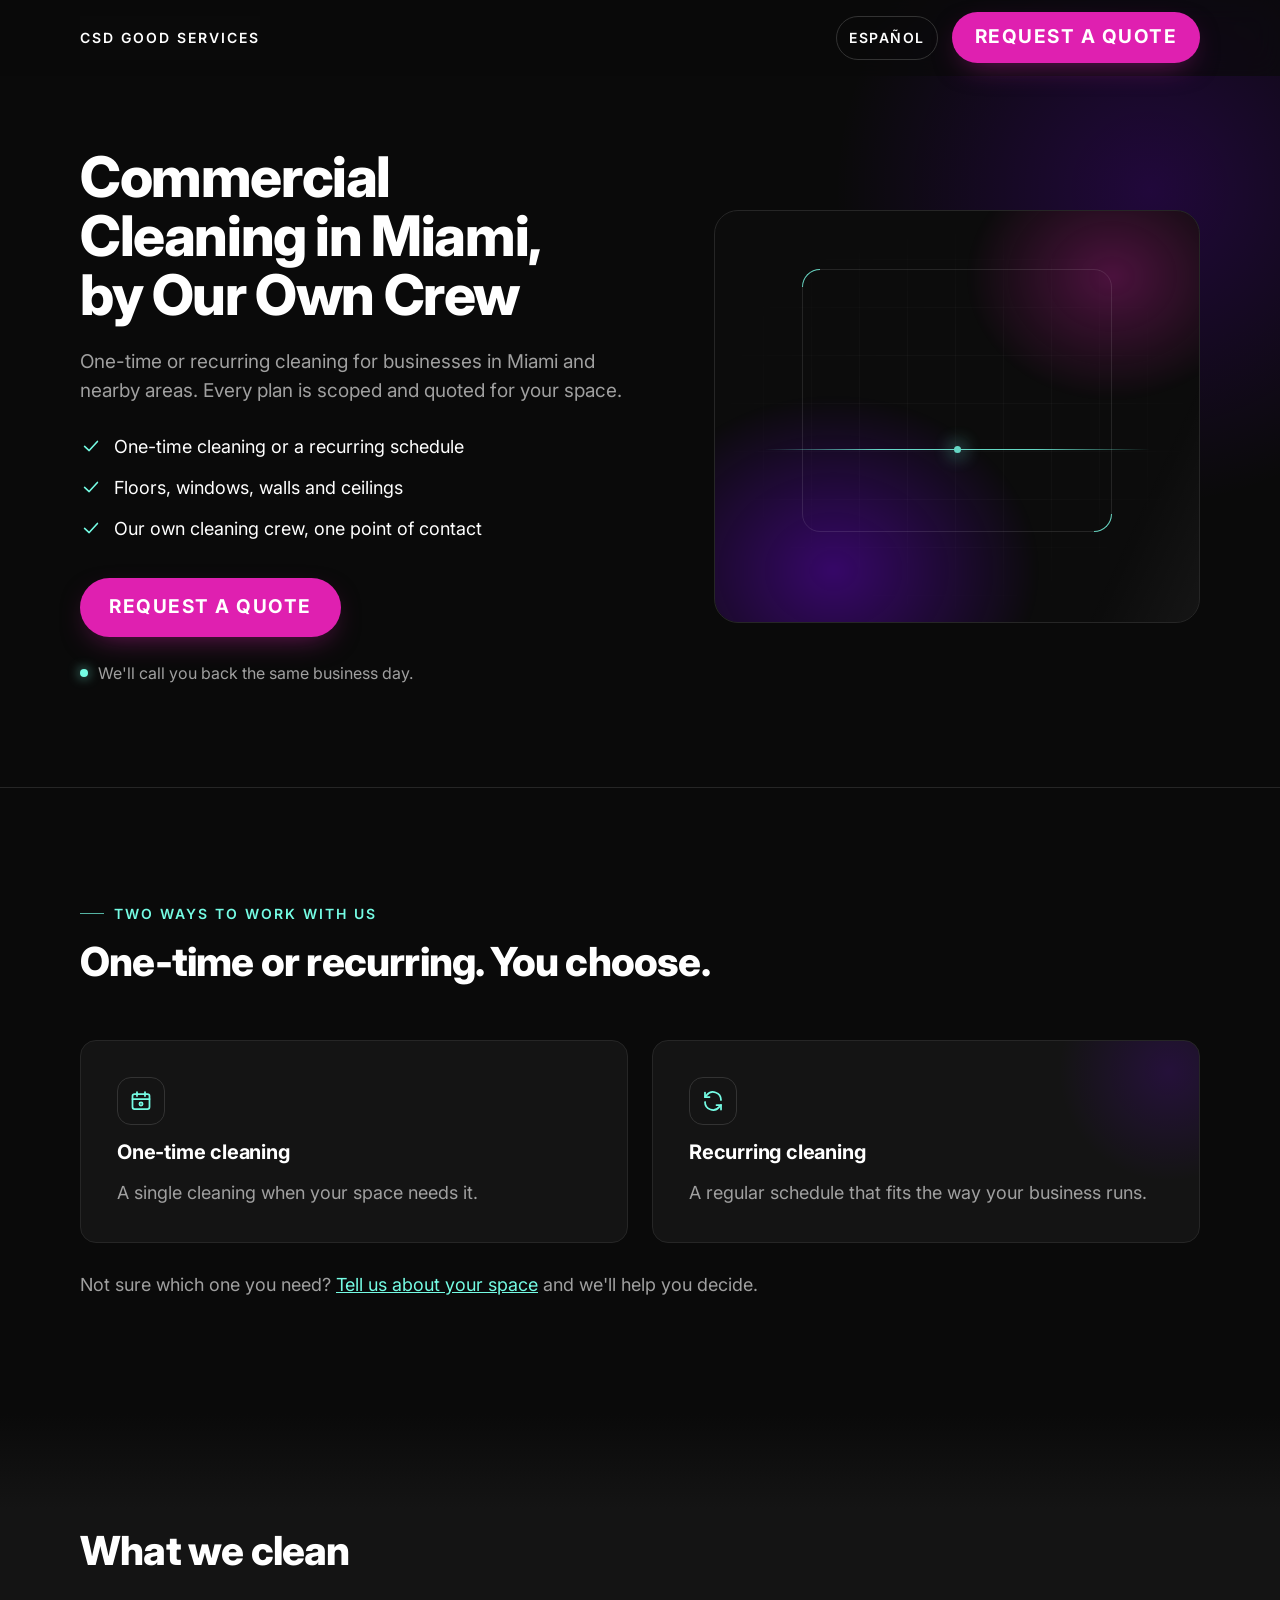
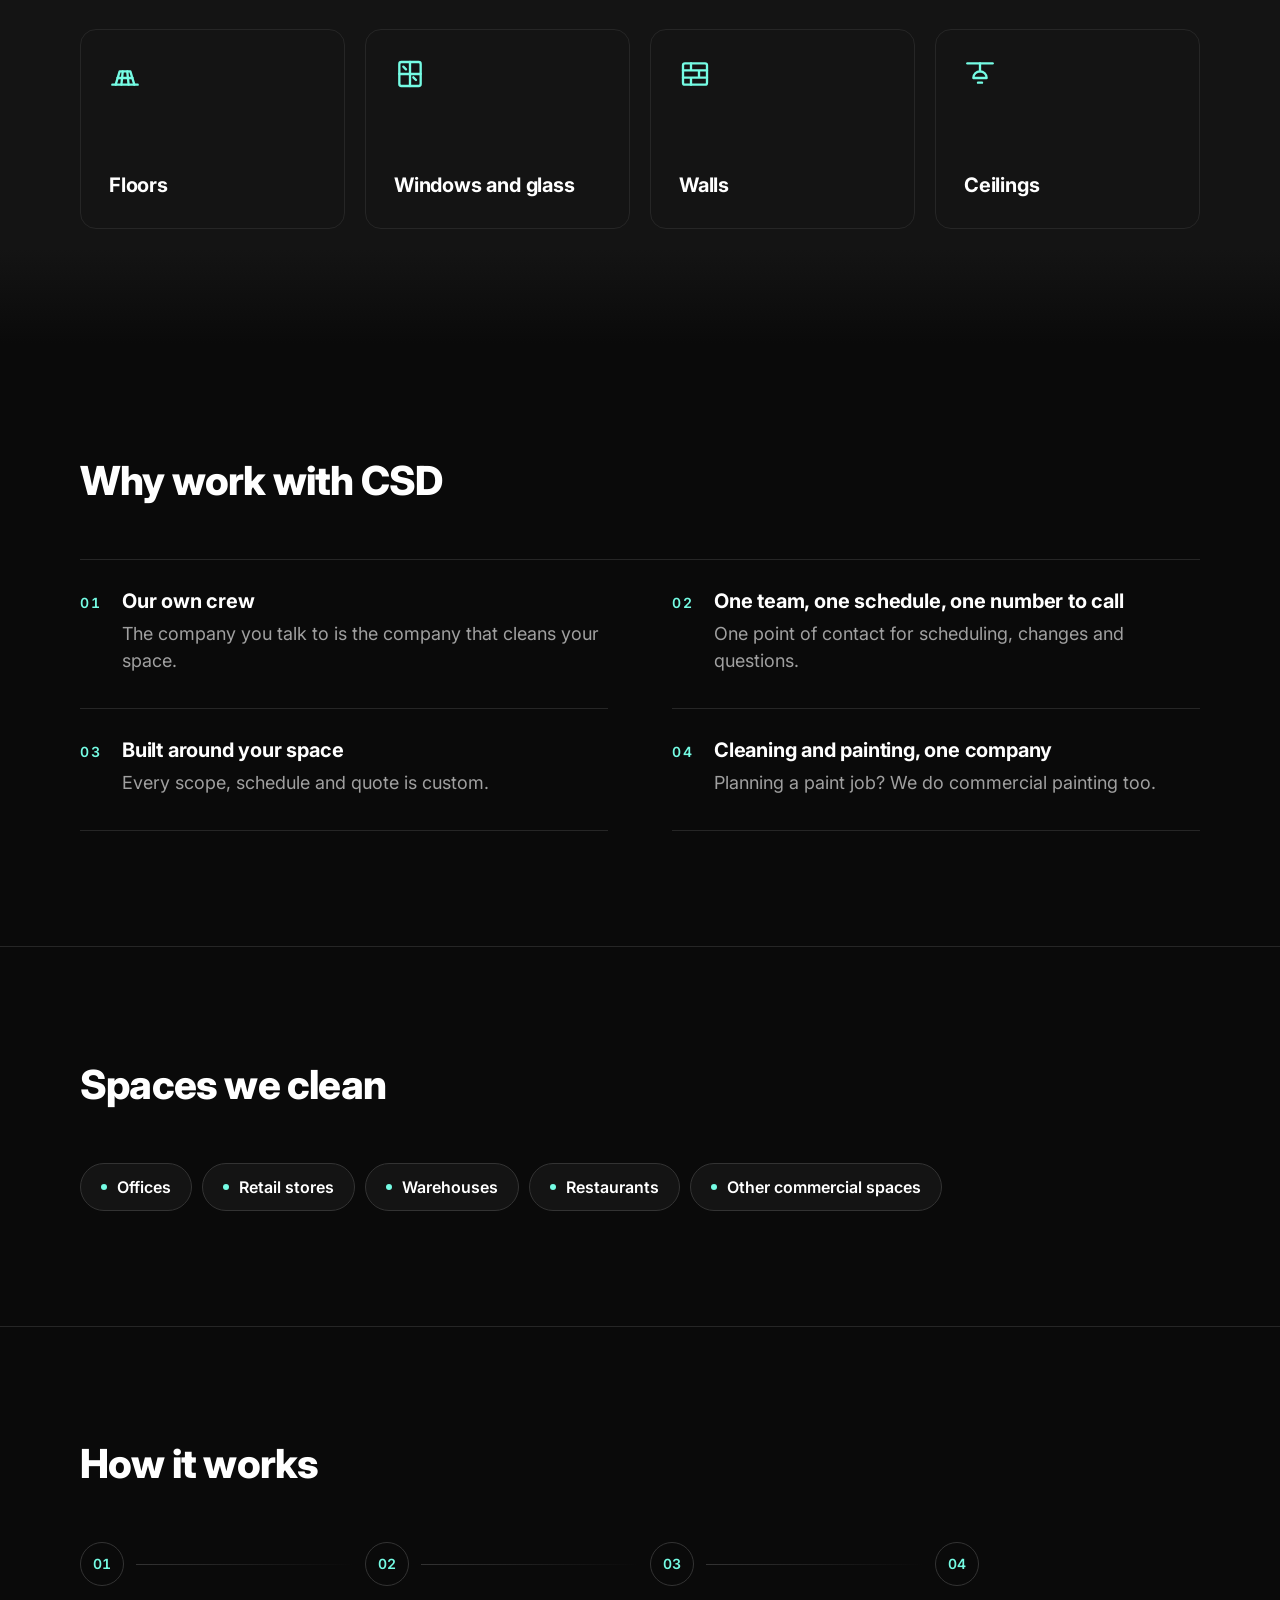
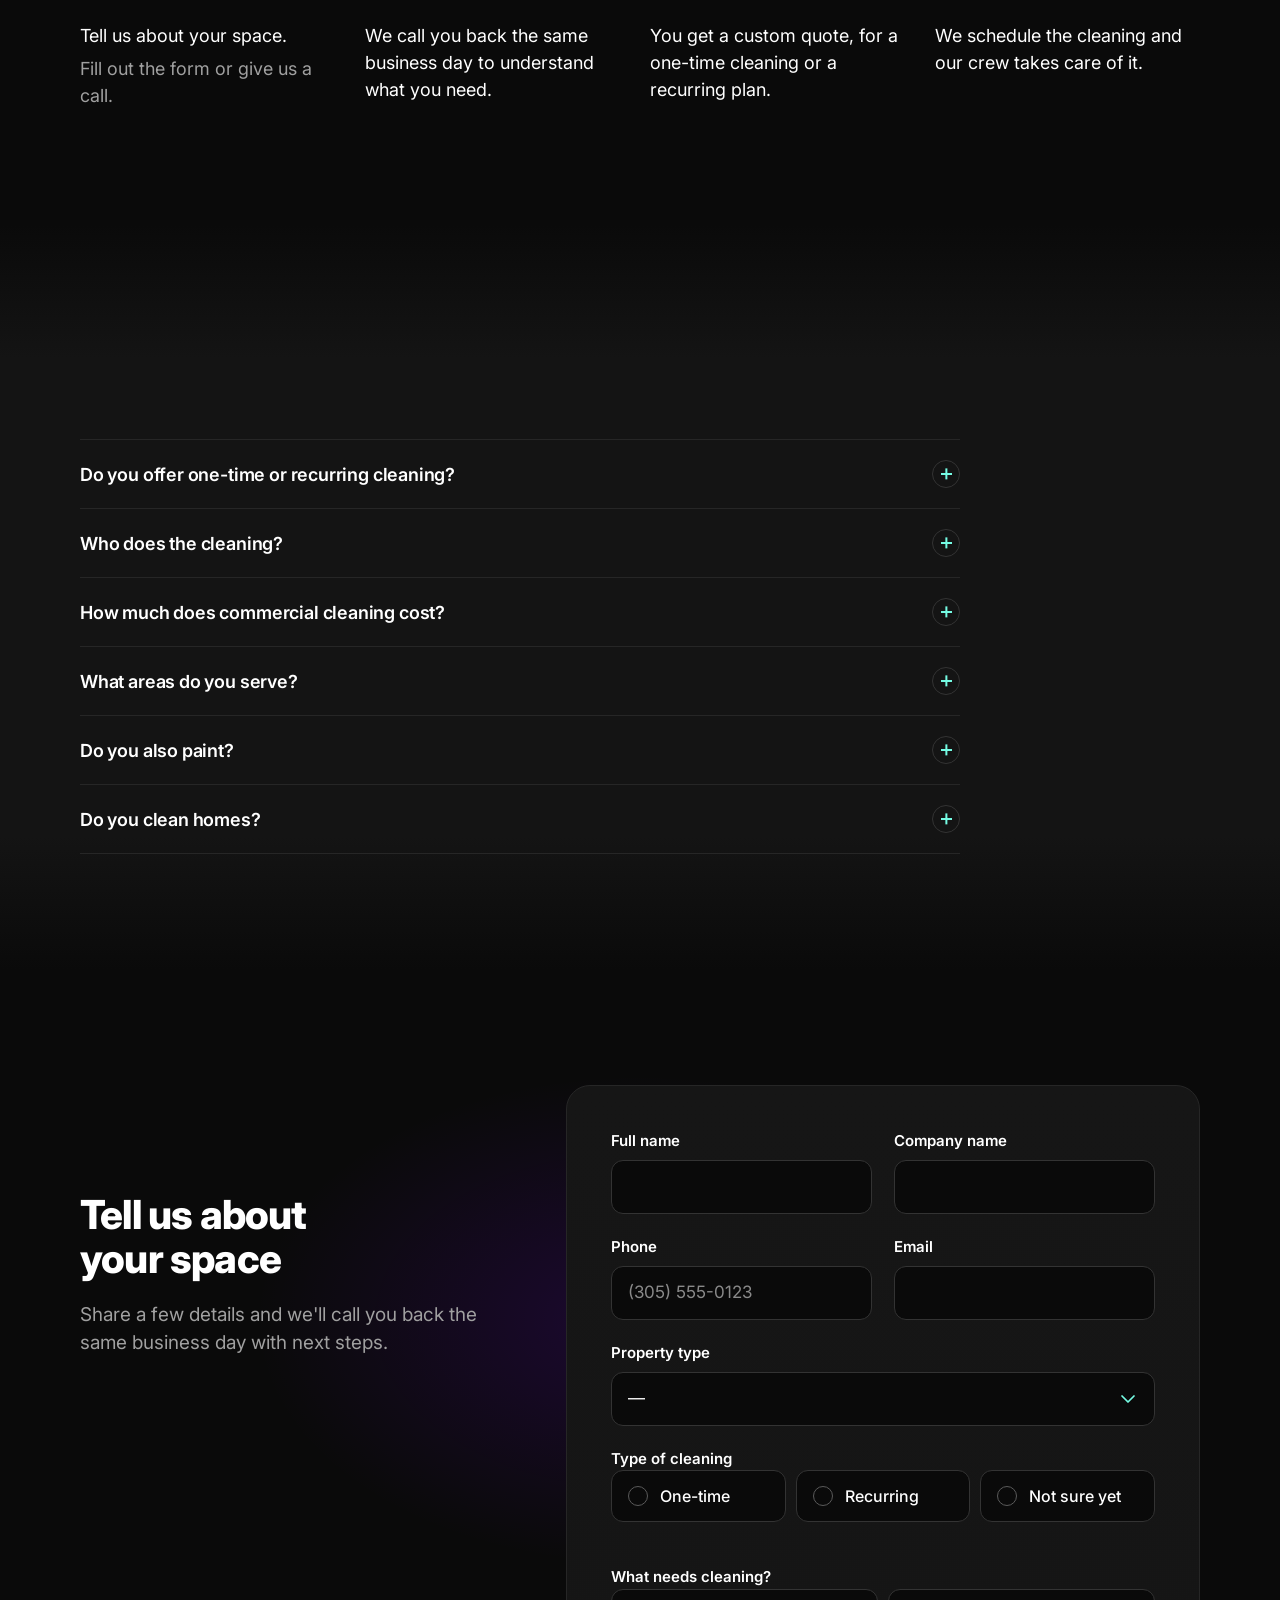
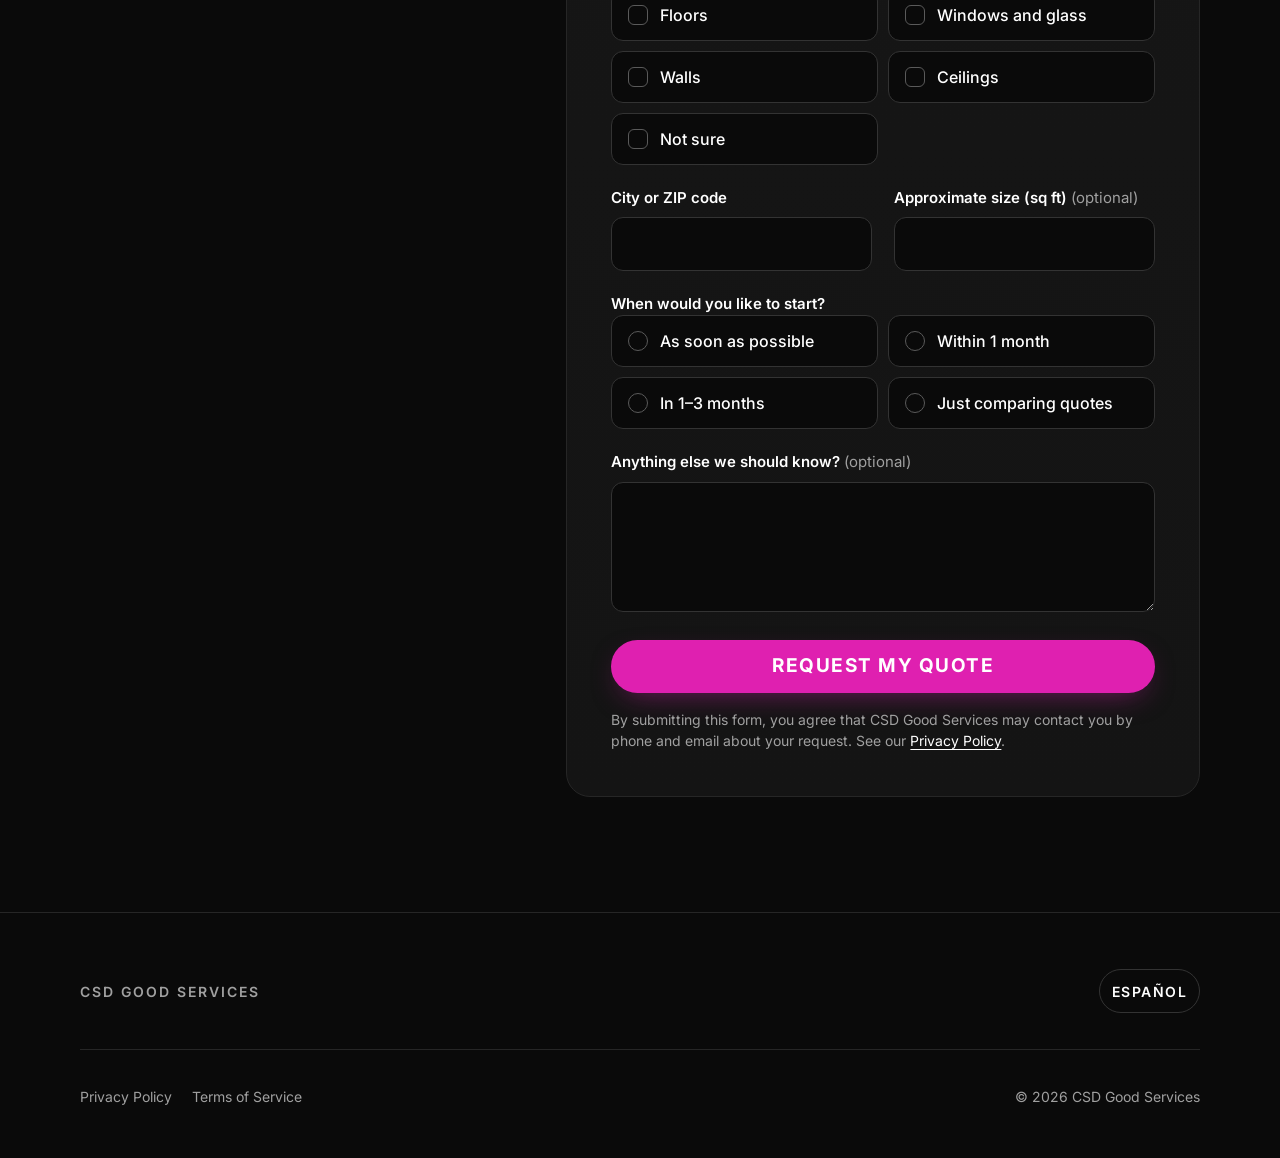
==== index.html @ 7c1dd57a "Landing de limpieza comercial CSD (EN/ES): base funcional - Páginas estáticas EN/ES ya renderizadas:" ====
<!doctype html>
<html lang="en-US">
<head>
  <meta charset="utf-8">
  <meta name="viewport" content="width=device-width, initial-scale=1, viewport-fit=cover">
  <title>Commercial Cleaning in Miami | CSD Good Services</title>
  <meta name="description" content="One-time or recurring commercial cleaning in Miami by our own crew. Floors, windows, walls and ceilings, scoped and quoted for your space.">
  <!-- noindex: landing de anuncios (config.noindex). Para indexar, borrar esta línea en todas las páginas y poner noindex: false. -->
  <meta name="robots" content="noindex, follow">
  <meta name="theme-color" content="#0A0A0A">

  <link rel="alternate" hreflang="en-US" href="./">
  <link rel="alternate" hreflang="es-US" href="es/">
  <link rel="alternate" hreflang="x-default" href="./">

  <meta property="og:type" content="website">
  <meta property="og:title" content="Commercial Cleaning in Miami | CSD Good Services">
  <meta property="og:description" content="One-time or recurring commercial cleaning in Miami by our own crew. Floors, windows, walls and ceilings, scoped and quoted for your space.">
  <meta property="og:image" content="assets/img/og-image.jpg">
  <meta property="og:image:width" content="1200">
  <meta property="og:image:height" content="630">
  <meta property="og:locale" content="en_US">
  <meta property="og:locale:alternate" content="es_US">
  <meta name="twitter:card" content="summary_large_image">
  <meta name="twitter:title" content="Commercial Cleaning in Miami | CSD Good Services">
  <meta name="twitter:description" content="One-time or recurring commercial cleaning in Miami by our own crew. Floors, windows, walls and ceilings, scoped and quoted for your space.">
  <meta name="twitter:image" content="assets/img/og-image.jpg">

  <!-- [PENDIENTE] favicon provisorio ("C" cian sobre negro) hasta tener el isotipo oficial -->
  <link rel="icon" href="assets/img/favicon.svg" type="image/svg+xml">

  <link rel="preconnect" href="https://fonts.googleapis.com">
  <link rel="preconnect" href="https://fonts.gstatic.com" crossorigin>
  <!-- Inter sin bloquear el render: la fuente de respaldo tiene métricas ajustadas para evitar saltos (CLS). -->
  <link rel="preload" as="style" href="https://fonts.googleapis.com/css2?family=Inter:wght@400;600;700;800&amp;display=swap">
  <link rel="stylesheet" href="https://fonts.googleapis.com/css2?family=Inter:wght@400;600;700;800&amp;display=swap" media="print" onload="this.media='all'">
  <noscript><link rel="stylesheet" href="https://fonts.googleapis.com/css2?family=Inter:wght@400;600;700;800&amp;display=swap"></noscript>
  <link rel="stylesheet" href="assets/css/styles.css">
  <link rel="modulepreload" href="assets/js/config.js">
  <script type="module" src="assets/js/main.js"></script>
  <script type="module" src="assets/js/form.js"></script>

  <script type="application/ld+json">
  {
    "@context": "https://schema.org",
    "@type": "FAQPage",
    "mainEntity": [
      { "@type": "Question", "name": "Do you offer one-time or recurring cleaning?", "acceptedAnswer": { "@type": "Answer", "text": "Both. We can do a single cleaning or set up a recurring schedule for your space." } },
      { "@type": "Question", "name": "Who does the cleaning?", "acceptedAnswer": { "@type": "Answer", "text": "Our own crew, the same company you talk to." } },
      { "@type": "Question", "name": "How much does commercial cleaning cost?", "acceptedAnswer": { "@type": "Answer", "text": "It depends on the size of the space, what needs cleaning and how often. That's why every quote is custom. Tell us about your space and we'll prepare one for you." } },
      { "@type": "Question", "name": "What areas do you serve?", "acceptedAnswer": { "@type": "Answer", "text": "Miami, FL and surrounding areas. Not sure if we cover your location? Add your ZIP code in the form and we'll let you know." } },
      { "@type": "Question", "name": "Do you also paint?", "acceptedAnswer": { "@type": "Answer", "text": "Yes. CSD also provides interior and exterior commercial painting." } },
      { "@type": "Question", "name": "Do you clean homes?", "acceptedAnswer": { "@type": "Answer", "text": "This page is for commercial cleaning. For residential needs, give us a call and we'll tell you how we can help." } }
    ]
  }
  </script>
</head>
<body class="has-sticky-bar" data-root="">
  <!-- GTM <noscript>: opcional. Si se configura gtmId, pegar aquí el iframe oficial con el mismo ID (ver README). -->
  <a class="skip-link" href="#main">Skip to content</a>

  <header class="site-header">
    <div class="container site-header__inner">
      <a class="brand" href="./" aria-label="CSD Good Services">
        <!-- [PENDIENTE] logo oficial: copiar el archivo del cliente en assets/img/logo-csd.svg (no recrear) -->
        <img src="assets/img/logo-csd.svg" alt="CSD Good Services" width="148" height="44" onerror="this.parentNode.classList.add('is-missing')">
        <span class="brand__fallback" aria-hidden="true">CSD Good Services</span>
      </a>
      <nav class="header-actions" aria-label="Header">
        <a class="lang-switch" href="es/" hreflang="es-US" lang="es-US" data-lang-switch="es">Español</a>
        <a class="header-phone" data-tel data-tel-aria="Call" data-call-location="header" hidden>
          <svg class="icon" viewBox="0 0 24 24" aria-hidden="true"><path d="M22 16.9v3a2 2 0 0 1-2.2 2 19.8 19.8 0 0 1-8.6-3.1 19.5 19.5 0 0 1-6-6A19.8 19.8 0 0 1 2.1 4.2 2 2 0 0 1 4.1 2h3a2 2 0 0 1 2 1.7c.1 1 .4 1.9.7 2.8a2 2 0 0 1-.5 2.1L8 9.9a16 16 0 0 0 6 6l1.3-1.3a2 2 0 0 1 2.1-.4c.9.3 1.8.6 2.8.7a2 2 0 0 1 1.7 2z"/></svg>
          <span data-tel-text></span>
        </a>
        <a class="btn btn--primary header-cta" href="#quote">Request a Quote</a>
      </nav>
    </div>
  </header>

  <main id="main">
    <!-- ── Hero ─────────────────────────────────────────────────────────── -->
    <section class="hero" data-hero aria-labelledby="hero-title">
      <div class="container hero__grid">
        <div class="hero__copy">
          <h1 id="hero-title" class="h1" data-headline
              data-h-office="Office Cleaning in Miami, by Our Own Crew"
              data-h-janitorial="Janitorial Services in Miami, by Our Own Crew"
              data-h-window="Commercial Window Cleaning in Miami, by Our Own Crew"
              data-h-floor="Commercial Floor Cleaning in Miami, by Our Own Crew">Commercial Cleaning in Miami, by Our Own Crew</h1>
          <script>/* Titular por grupo de anuncios: solo claves de la lista blanca; nunca texto de la URL. */(function(){try{var k=new URLSearchParams(location.search).get("h"),e=document.querySelector("h1[data-headline]");if(k&&["office","janitorial","window","floor"].indexOf(k)>-1&&e.getAttribute("data-h-"+k)){e.textContent=e.getAttribute("data-h-"+k);e.setAttribute("data-variant",k);}}catch(x){}})();</script>
          <p class="lead">One-time or recurring cleaning for businesses in Miami and nearby areas. Every plan is scoped and quoted for your space.</p>
          <ul class="hero__bullets">
            <li><svg class="icon" viewBox="0 0 24 24" aria-hidden="true"><path d="M5 12.5 10 17 19 7"/></svg>One-time cleaning or a recurring schedule</li>
            <li><svg class="icon" viewBox="0 0 24 24" aria-hidden="true"><path d="M5 12.5 10 17 19 7"/></svg>Floors, windows, walls and ceilings</li>
            <li><svg class="icon" viewBox="0 0 24 24" aria-hidden="true"><path d="M5 12.5 10 17 19 7"/></svg>Our own cleaning crew, one point of contact</li>
          </ul>
          <div class="hero__cta">
            <a class="btn btn--primary btn--block btn--block-mobile" href="#quote">Request a Quote</a>
            <p class="hero__promise"><span class="dot" aria-hidden="true"></span>We'll call you back the same business day.</p>
          </div>
        </div>
        <div class="hero__media" data-hero-media aria-hidden="true">
          <div class="art">
            <div class="art__grid"></div>
            <div class="art__glow art__glow--v"></div>
            <div class="art__glow art__glow--m"></div>
            <div class="art__frame"></div>
            <div class="art__line"></div>
            <div class="art__sheen"></div>
          </div>
        </div>
      </div>
    </section>

    <!-- ── Two ways to work with us ─────────────────────────────────────── -->
    <section class="section section--rule" aria-labelledby="modes-title">
      <div class="container">
        <div class="section__head" data-reveal>
          <span class="eyebrow">Two ways to work with us</span>
          <h2 id="modes-title" class="h2">One-time or recurring. You choose.</h2>
        </div>
        <div class="modes">
          <article class="card mode" data-reveal>
            <span class="mode__icon"><svg class="icon" viewBox="0 0 24 24" aria-hidden="true"><rect x="3.5" y="5" width="17" height="15" rx="2"/><path d="M3.5 10h17M8 3v4M16 3v4"/><circle cx="12" cy="15" r="1.6"/></svg></span>
            <h3 class="h3">One-time cleaning</h3>
            <p class="muted">A single cleaning when your space needs it.</p>
          </article>
          <article class="card mode mode--accent" data-reveal>
            <span class="mode__icon"><svg class="icon" viewBox="0 0 24 24" aria-hidden="true"><path d="M20 11a8 8 0 0 0-14.3-4.9L4 8"/><path d="M4 3.5V8h4.5"/><path d="M4 13a8 8 0 0 0 14.3 4.9L20 16"/><path d="M20 20.5V16h-4.5"/></svg></span>
            <h3 class="h3">Recurring cleaning</h3>
            <p class="muted">A regular schedule that fits the way your business runs.</p>
            <p class="mode__freq" data-cfg="frequencies" hidden></p>
          </article>
        </div>
        <p class="modes__note" data-reveal>Not sure which one you need? <a href="#quote">Tell us about your space</a> and we'll help you decide.</p>
      </div>
    </section>

    <!-- ── What we clean ────────────────────────────────────────────────── -->
    <section class="section section--alt" aria-labelledby="clean-title">
      <div class="container">
        <div class="section__head" data-reveal>
          <h2 id="clean-title" class="h2">What we clean</h2>
        </div>
        <ul class="surfaces" data-reveal>
          <li class="card surface">
            <svg class="icon" viewBox="0 0 24 24" aria-hidden="true"><path d="M2.5 20h19"/><path d="M5 20 8 10h8l3 10"/><path d="M10.3 10 9.3 20M13.7 10l1 10M6.4 15h11.2"/></svg>
            <span class="surface__name">Floors</span>
          </li>
          <li class="card surface">
            <svg class="icon" viewBox="0 0 24 24" aria-hidden="true"><rect x="4" y="3" width="16" height="18" rx="1.5"/><path d="M12 3v18M4 12h16"/><path d="M7 6.5 9 8.5M14.5 14.5l2 2"/></svg>
            <span class="surface__name">Windows and glass</span>
          </li>
          <li class="card surface">
            <svg class="icon" viewBox="0 0 24 24" aria-hidden="true"><rect x="3" y="4" width="18" height="16" rx="1.5"/><path d="M3 9.3h18M3 14.7h18M9 4v5.3M15 9.3v5.4M9 14.7V20"/></svg>
            <span class="surface__name">Walls</span>
          </li>
          <li class="card surface">
            <svg class="icon" viewBox="0 0 24 24" aria-hidden="true"><path d="M2.5 4h19"/><path d="M12 4v6"/><path d="M7 15a5 5 0 0 1 10 0Z"/><path d="M10.5 18.5h3"/></svg>
            <span class="surface__name">Ceilings</span>
          </li>
        </ul>
      </div>
    </section>

    <!-- ── Why work with CSD ────────────────────────────────────────────── -->
    <section class="section" aria-labelledby="why-title">
      <div class="container">
        <div class="section__head" data-reveal>
          <h2 id="why-title" class="h2">Why work with CSD</h2>
        </div>
        <ul class="reasons" data-reveal>
          <li class="reason">
            <span class="reason__num" aria-hidden="true">01</span>
            <h3 class="h3">Our own crew</h3>
            <p>The company you talk to is the company that cleans your space.</p>
          </li>
          <li class="reason">
            <span class="reason__num" aria-hidden="true">02</span>
            <h3 class="h3">One team, one schedule, one number to call</h3>
            <p>One point of contact for scheduling, changes and questions.</p>
          </li>
          <li class="reason">
            <span class="reason__num" aria-hidden="true">03</span>
            <h3 class="h3">Built around your space</h3>
            <p>Every scope, schedule and quote is custom.</p>
          </li>
          <li class="reason">
            <span class="reason__num" aria-hidden="true">04</span>
            <h3 class="h3">Cleaning and painting, one company</h3>
            <p>Planning a paint job? We do commercial painting too.</p>
            <a class="link-arrow" data-crosssell="link" target="_blank" rel="noopener" hidden>See commercial painting <span aria-hidden="true">↗</span></a>
          </li>
        </ul>
      </div>
    </section>

    <div data-optional-anchor></div>

    <!-- ── Spaces we clean ──────────────────────────────────────────────── -->
    <section class="section section--rule" aria-labelledby="spaces-title">
      <div class="container">
        <div class="section__head" data-reveal>
          <h2 id="spaces-title" class="h2">Spaces we clean</h2>
        </div>
        <ul class="chips" data-reveal>
          <li class="chip">Offices</li>
          <li class="chip">Retail stores</li>
          <li class="chip">Warehouses</li>
          <li class="chip">Restaurants</li>
          <li class="chip">Other commercial spaces</li>
        </ul>
      </div>
    </section>

    <!-- ── Our work (solo si config.gallery tiene fotos reales) ─────────── -->
    <section class="section section--alt" data-gallery aria-labelledby="work-title" hidden>
      <div class="container">
        <div class="section__head">
          <h2 id="work-title" class="h2">Our work in Miami</h2>
          <p class="lead">A few of the commercial spaces our crew takes care of.</p>
        </div>
        <div class="gallery__grid" data-gallery-grid></div>
      </div>
      <dialog class="lightbox" aria-label="Photo">
        <figure>
          <img src="data:," alt="">
          <figcaption></figcaption>
        </figure>
        <button class="lightbox__close" type="button" data-close aria-label="Close">×</button>
      </dialog>
    </section>

    <!-- ── Antes y después (solo con pares reales en config.beforeAfter) ── -->
    <section class="section" data-before-after aria-label="Before and after" hidden>
      <div class="container"><div class="ba-list" data-ba-list></div></div>
    </section>

    <!-- ── How it works ─────────────────────────────────────────────────── -->
    <section class="section section--rule" aria-labelledby="how-title">
      <div class="container">
        <div class="section__head" data-reveal>
          <h2 id="how-title" class="h2">How it works</h2>
        </div>
        <ol class="steps" data-steps data-reveal>
          <li class="step"><p>Tell us about your space. <span>Fill out the form or give us a call.</span></p></li>
          <li class="step"><p>We call you back the same business day to understand what you need.</p></li>
          <li class="step" data-site-visit hidden><p>We visit your space to see it in person.</p></li>
          <li class="step"><p>You get a custom quote, for a one-time cleaning or a recurring plan.</p></li>
          <li class="step"><p>We schedule the cleaning and our crew takes care of it.</p></li>
        </ol>
      </div>
    </section>

    <!-- ── FAQ ──────────────────────────────────────────────────────────── -->
    <section class="section section--alt" aria-labelledby="faq-title">
      <div class="container">
        <div class="section__head" data-reveal>
          <h2 id="faq-title" class="h2">Frequently asked questions</h2>
        </div>
        <div class="faq" data-reveal>
          <details>
            <summary>Do you offer one-time or recurring cleaning?<span class="faq__plus" aria-hidden="true"></span></summary>
            <p class="faq__a">Both. We can do a single cleaning or set up a recurring schedule for your space.</p>
          </details>
          <details>
            <summary>Who does the cleaning?<span class="faq__plus" aria-hidden="true"></span></summary>
            <p class="faq__a">Our own crew, the same company you talk to.</p>
          </details>
          <details>
            <summary>How much does commercial cleaning cost?<span class="faq__plus" aria-hidden="true"></span></summary>
            <p class="faq__a">It depends on the size of the space, what needs cleaning and how often. That's why every quote is custom. Tell us about your space and we'll prepare one for you.</p>
          </details>
          <details>
            <summary>What areas do you serve?<span class="faq__plus" aria-hidden="true"></span></summary>
            <p class="faq__a">Miami, FL and surrounding areas. Not sure if we cover your location? Add your ZIP code in the form and we'll let you know.</p>
          </details>
          <details>
            <summary>Do you also paint?<span class="faq__plus" aria-hidden="true"></span></summary>
            <p class="faq__a">Yes. CSD also provides interior and exterior commercial painting.</p>
          </details>
          <details>
            <summary>Do you clean homes?<span class="faq__plus" aria-hidden="true"></span></summary>
            <p class="faq__a">This page is for commercial cleaning. For residential needs, <span data-tel-wrap="faq">give us a call</span> and we'll tell you how we can help.</p>
          </details>
        </div>
      </div>
    </section>

    <!-- ── CTA final + formulario ───────────────────────────────────────── -->
    <section class="section quote" id="quote" aria-labelledby="quote-title">
      <div class="container quote__grid">
        <div class="quote__intro">
          <h2 id="quote-title" class="h2">Tell us about your space</h2>
          <p class="lead">Share a few details and we'll call you back the same business day with next steps.</p>
        </div>

        <div class="card form-card">
          <form id="quote-form" class="form" action="#" method="post" novalidate data-thanks="thank-you/">
            <div class="form__row form__row--2">
              <div class="field" data-field="full_name">
                <label class="field__label" for="f-full_name">Full name</label>
                <input class="input" id="f-full_name" name="full_name" type="text" autocomplete="name" required aria-describedby="err-full_name">
                <p class="field__error" id="err-full_name" hidden></p>
              </div>
              <div class="field" data-field="company">
                <label class="field__label" for="f-company">Company name</label>
                <input class="input" id="f-company" name="company" type="text" autocomplete="organization" required aria-describedby="err-company">
                <p class="field__error" id="err-company" hidden></p>
              </div>
            </div>

            <div class="form__row form__row--2">
              <div class="field" data-field="phone">
                <label class="field__label" for="f-phone">Phone</label>
                <input class="input" id="f-phone" name="phone" type="tel" inputmode="tel" autocomplete="tel-national" placeholder="(305) 555-0123" required aria-describedby="err-phone">
                <p class="field__error" id="err-phone" hidden></p>
              </div>
              <div class="field" data-field="email">
                <label class="field__label" for="f-email">Email</label>
                <input class="input" id="f-email" name="email" type="email" autocomplete="email" inputmode="email" required aria-describedby="err-email">
                <p class="field__error" id="err-email" hidden></p>
              </div>
            </div>

            <div class="field" data-field="property_type">
              <label class="field__label" for="f-property_type">Property type</label>
              <select class="input" id="f-property_type" name="property_type" required aria-describedby="err-property_type">
                <option value="" selected disabled>—</option>
                <option value="office">Office</option>
                <option value="retail">Retail store</option>
                <option value="warehouse">Warehouse</option>
                <option value="restaurant">Restaurant</option>
                <option value="other_commercial">Other commercial</option>
                <option value="residential">Residential</option>
              </select>
              <p class="field__error" id="err-property_type" hidden></p>
            </div>

            <fieldset class="field" data-field="cleaning_type" aria-describedby="err-cleaning_type">
              <legend>Type of cleaning</legend>
              <div class="options options--3">
                <label class="option"><input type="radio" name="cleaning_type" value="one_time" required><span>One-time</span></label>
                <label class="option"><input type="radio" name="cleaning_type" value="recurring"><span>Recurring</span></label>
                <label class="option"><input type="radio" name="cleaning_type" value="not_sure"><span>Not sure yet</span></label>
              </div>
              <p class="field__error" id="err-cleaning_type" hidden></p>
            </fieldset>

            <div class="reveal-field" data-frequency>
              <div>
                <fieldset class="field" data-field="frequency">
                  <legend>If recurring, how often? <span class="field__opt">(optional)</span></legend>
                  <div class="options options--2">
                    <label class="option"><input type="radio" name="frequency" value="daily"><span>Daily</span></label>
                    <label class="option"><input type="radio" name="frequency" value="few_times_week"><span>A few times a week</span></label>
                    <label class="option"><input type="radio" name="frequency" value="weekly"><span>Weekly</span></label>
                    <label class="option"><input type="radio" name="frequency" value="every_two_weeks"><span>Every two weeks</span></label>
                    <label class="option"><input type="radio" name="frequency" value="monthly"><span>Monthly</span></label>
                    <label class="option"><input type="radio" name="frequency" value="not_sure"><span>Not sure</span></label>
                  </div>
                </fieldset>
              </div>
            </div>
            <p class="sr-only" aria-live="polite" data-live></p>

            <fieldset class="field" data-field="areas" aria-describedby="err-areas">
              <legend>What needs cleaning?</legend>
              <div class="options options--2">
                <label class="option option--check"><input type="checkbox" name="areas" value="floors"><span>Floors</span></label>
                <label class="option option--check"><input type="checkbox" name="areas" value="windows"><span>Windows and glass</span></label>
                <label class="option option--check"><input type="checkbox" name="areas" value="walls"><span>Walls</span></label>
                <label class="option option--check"><input type="checkbox" name="areas" value="ceilings"><span>Ceilings</span></label>
                <label class="option option--check"><input type="checkbox" name="areas" value="not_sure"><span>Not sure</span></label>
              </div>
              <p class="field__error" id="err-areas" hidden></p>
            </fieldset>

            <div class="form__row form__row--2">
              <div class="field" data-field="location">
                <label class="field__label" for="f-location">City or ZIP code</label>
                <input class="input" id="f-location" name="location" type="text" autocomplete="postal-code" required aria-describedby="err-location">
                <p class="field__error" id="err-location" hidden></p>
              </div>
              <div class="field" data-field="size_sqft">
                <label class="field__label" for="f-size_sqft">Approximate size (sq ft) <span class="field__opt">(optional)</span></label>
                <input class="input" id="f-size_sqft" name="size_sqft" type="number" inputmode="numeric" min="1" step="1" aria-describedby="err-size_sqft">
                <p class="field__error" id="err-size_sqft" hidden></p>
              </div>
            </div>

            <fieldset class="field" data-field="timeline" aria-describedby="err-timeline">
              <legend>When would you like to start?</legend>
              <div class="options options--2">
                <label class="option"><input type="radio" name="timeline" value="asap" required><span>As soon as possible</span></label>
                <label class="option"><input type="radio" name="timeline" value="within_1_month"><span>Within 1 month</span></label>
                <label class="option"><input type="radio" name="timeline" value="1_3_months"><span>In 1–3 months</span></label>
                <label class="option"><input type="radio" name="timeline" value="comparing_quotes"><span>Just comparing quotes</span></label>
              </div>
              <p class="field__error" id="err-timeline" hidden></p>
            </fieldset>

            <div class="field" data-field="message">
              <label class="field__label" for="f-message">Anything else we should know? <span class="field__opt">(optional)</span></label>
              <textarea class="input" id="f-message" name="message" rows="4"></textarea>
            </div>

            <!-- Antispam: campo trampa. Si llega lleno, el envío se descarta en silencio. -->
            <div class="hp" aria-hidden="true">
              <label for="f-website">Website</label>
              <input id="f-website" name="website" type="text" tabindex="-1" autocomplete="off">
            </div>

            <div class="form__submit">
              <button class="btn btn--primary" type="submit"><span data-label>Request My Quote</span></button>
              <!-- [PENDIENTE] revisión legal del consentimiento; si el abogado pide casilla, se agrega. -->
              <p class="consent">By submitting this form, you agree that CSD Good Services may contact you by phone and email about your request. See our <a href="privacy/">Privacy Policy</a>.</p>
              <div class="fail" role="alert" tabindex="-1" data-fail hidden><p data-fail-text></p></div>
            </div>
          </form>
        </div>
      </div>
    </section>
  </main>

  <footer class="site-footer">
    <div class="container">
      <div class="footer__grid">
        <div>
          <a class="brand" href="./" aria-label="CSD Good Services">
            <img src="assets/img/logo-csd.svg" alt="CSD Good Services" width="148" height="44" loading="lazy" onerror="this.parentNode.classList.add('is-missing')">
            <span class="brand__fallback" aria-hidden="true">CSD Good Services</span>
          </a>
          <p class="footer__name" data-cfg="legalName" hidden></p>
        </div>
        <div class="footer__stack">
          <p class="dot-list" data-dot-list>
            <span data-cfg="address" hidden></span>
            <a data-tel data-call-location="footer" hidden><span data-tel-text></span></a>
            <span data-cfg="email" hidden><a></a></span>
          </p>
          <p data-cfg="hours" hidden>Hours: <span data-value></span></p>
        </div>
        <div>
          <a class="lang-switch" href="es/" hreflang="es-US" lang="es-US" data-lang-switch="es">Español</a>
        </div>
      </div>
      <div class="footer__bottom">
        <nav class="footer__links" aria-label="Legal">
          <a href="privacy/">Privacy Policy</a>
          <a href="terms/">Terms of Service</a>
        </nav>
        <p>© <span data-year>2026</span> <span data-copyright-name>CSD Good Services</span></p>
      </div>
    </div>
  </footer>

  <div class="sticky-bar" data-sticky-bar aria-hidden="true">
    <a class="btn btn--ghost" data-tel data-call-location="sticky_bar" tabindex="-1" hidden>
      <svg class="icon" viewBox="0 0 24 24" aria-hidden="true"><path d="M22 16.9v3a2 2 0 0 1-2.2 2 19.8 19.8 0 0 1-8.6-3.1 19.5 19.5 0 0 1-6-6A19.8 19.8 0 0 1 2.1 4.2 2 2 0 0 1 4.1 2h3a2 2 0 0 1 2 1.7c.1 1 .4 1.9.7 2.8a2 2 0 0 1-.5 2.1L8 9.9a16 16 0 0 0 6 6l1.3-1.3a2 2 0 0 1 2.1-.4c.9.3 1.8.6 2.8.7a2 2 0 0 1 1.7 2z"/></svg>Call
    </a>
    <a class="btn btn--primary" href="#quote" tabindex="-1">Request a Quote</a>
  </div>
</body>
</html>
---- assets/css/styles.css ----
/* ==========================================================================
   CSD Good Services · Limpieza comercial
   Identidad: manual de marca CSD (colores exactos, Inter, negro dominante,
   neones como "puntos de luz").
   ========================================================================== */

:root {
  /* Colores del logo: solo como acentos controlados */
  --csd-cyan:     #75FCE4; /* acentos secundarios, hover, íconos */
  --csd-violet:   #7C00FF; /* SOLO decorativo: fondos, brillos, degradados */
  --csd-magenta:  #DF20B0; /* acción principal (CTA) */

  /* Base */
  --csd-bg:       #0A0A0A; /* Deep Charcoal: fondo dominante */
  --csd-white:    #FFFFFF; /* títulos y cuerpo */
  --csd-gray:     #A0A0A0; /* texto secundario */

  /* Neutros derivados (no están en el manual; ajustables) */
  --csd-surface:  #141414; /* tarjetas y secciones alternas */
  --csd-border:   #262626; /* bordes finos */
  --csd-border-strong: #333333;

  --font: "Inter", "Inter Fallback", system-ui, -apple-system, "Segoe UI", Roboto, Arial, sans-serif;
  --radius: 16px;
  --pill: 999px;
  --container: 1200px;
  --gutter: clamp(20px, 5vw, 40px);
  --section: clamp(64px, 9vw, 128px);
  --header-h: 60px;
  --ease: cubic-bezier(.2, .7, .2, 1);
}

@media (min-width: 900px) { :root { --header-h: 76px; } }

/* Respaldo de Inter con métricas equivalentes (evita saltos de layout al cargar la fuente) */
@font-face {
  font-family: "Inter Fallback";
  src: local("Arial"), local("Helvetica"), local("Liberation Sans");
  ascent-override: 90.49%;
  descent-override: 22.56%;
  line-gap-override: 0%;
  size-adjust: 107.06%;
}

/* ── Reset mínimo ────────────────────────────────────────────────────────── */
*, *::before, *::after { box-sizing: border-box; }
html { -webkit-text-size-adjust: 100%; scroll-behavior: smooth; scroll-padding-top: calc(var(--header-h) + 16px); }
@media (prefers-reduced-motion: reduce) { html { scroll-behavior: auto; } }
body {
  margin: 0;
  background: var(--csd-bg);
  color: var(--csd-white);
  font-family: var(--font);
  font-size: 17px;
  line-height: 1.5;
  font-weight: 400;
  -webkit-font-smoothing: antialiased;
  -moz-osx-font-smoothing: grayscale;
  text-rendering: optimizeLegibility;
  overflow-x: hidden;
}
@media (min-width: 900px) { body { font-size: 18px; } }
img { max-width: 100%; height: auto; display: block; }
a { color: inherit; }
h1, h2, h3, p, ul, ol, figure, blockquote { margin: 0; }
ul, ol { padding: 0; list-style: none; }
button, input, select, textarea { font: inherit; color: inherit; }
[hidden] { display: none !important; }
::selection { background: var(--csd-cyan); color: var(--csd-bg); }

:focus-visible { outline: 3px solid var(--csd-cyan); outline-offset: 3px; border-radius: 6px; }

.sr-only {
  position: absolute !important; width: 1px; height: 1px; padding: 0; margin: -1px;
  overflow: hidden; clip: rect(0 0 0 0); white-space: nowrap; border: 0;
}
.skip-link {
  position: absolute; left: 16px; top: -100px; z-index: 100;
  background: var(--csd-cyan); color: var(--csd-bg); padding: 12px 18px;
  border-radius: var(--pill); font-weight: 600; text-decoration: none;
}
.skip-link:focus { top: 12px; }

.container { width: 100%; max-width: var(--container); margin: 0 auto; padding: 0 var(--gutter); }

/* ── Tipografía ──────────────────────────────────────────────────────────── */
.h1 {
  font-size: clamp(34px, 5.4vw, 56px);
  line-height: 1.05;
  font-weight: 800;
  letter-spacing: -0.025em;
  text-wrap: balance;
}
.h2 {
  font-size: clamp(26px, 3.6vw, 40px);
  line-height: 1.1;
  font-weight: 800;
  letter-spacing: -0.02em;
  text-wrap: balance;
}
.h3 { font-size: 20px; line-height: 1.3; font-weight: 700; letter-spacing: -0.01em; }
.eyebrow {
  display: inline-flex; align-items: center; gap: 10px;
  font-size: 14px; font-weight: 600; letter-spacing: 2px; text-transform: uppercase;
  color: var(--csd-cyan);
}
.eyebrow::before { content: ""; width: 24px; height: 1px; background: currentColor; opacity: .7; }
.lead { color: var(--csd-gray); font-size: clamp(17px, 1.6vw, 19px); max-width: 60ch; }
.muted { color: var(--csd-gray); }

.inline-link { color: var(--csd-cyan); text-underline-offset: 3px; }

/* ── Botones ─────────────────────────────────────────────────────────────── */
.btn {
  display: inline-flex; align-items: center; justify-content: center; gap: 10px;
  min-height: 52px; padding: 14px 28px;
  border-radius: var(--pill); border: 1.5px solid transparent;
  text-decoration: none; cursor: pointer; white-space: nowrap;
  font-weight: 600; letter-spacing: 1.5px; text-transform: uppercase; font-size: 14px;
  transition: box-shadow .25s var(--ease), border-color .25s var(--ease), background-color .25s var(--ease), color .25s var(--ease), transform .25s var(--ease);
}
.btn:focus-visible { outline: 3px solid var(--csd-cyan); outline-offset: 3px; border-radius: var(--pill); }

/* Botón primario.
   El manual pide texto SemiBold (600). Blanco sobre magenta da 4,22:1, que solo
   cumple WCAG AA como "texto grande" (≥ 18,67 px en negrita). Por eso usamos
   19 px y peso 700: ÚNICO desvío respecto al manual (700 en vez de 600). */
.btn--primary {
  background: var(--csd-magenta);
  color: var(--csd-white);
  font-size: 19px;
  font-weight: 700;
  letter-spacing: 1.5px;
  box-shadow: 0 0 0 0 rgba(117, 252, 228, 0), 0 10px 30px -12px rgba(223, 32, 176, .55);
}
.btn--primary:hover {
  border-color: var(--csd-cyan);
  box-shadow: 0 0 0 4px rgba(117, 252, 228, .14), 0 14px 36px -12px rgba(223, 32, 176, .7);
  transform: translateY(-1px);
}
.btn--primary:active { transform: translateY(0); }
.btn--primary[disabled] { cursor: progress; opacity: .85; transform: none; }

.btn--ghost { border-color: var(--csd-white); color: var(--csd-white); background: transparent; }
.btn--ghost:hover { border-color: var(--csd-cyan); color: var(--csd-cyan); }

.btn--block { width: 100%; }
/* En móvil el texto del botón puede partirse en dos líneas en vez de desbordar */
@media (max-width: 479px) { .btn--primary { white-space: normal; text-align: center; line-height: 1.2; } }
@media (min-width: 640px) { .btn--block-mobile { width: auto; } }

.link-arrow {
  display: inline-flex; align-items: center; gap: 6px; min-height: 44px;
  color: var(--csd-cyan); font-weight: 600; text-decoration: none;
  border-bottom: 1px solid transparent; transition: border-color .2s var(--ease);
}
.link-arrow:hover { border-bottom-color: currentColor; }

.icon { width: 24px; height: 24px; flex: none; stroke: var(--csd-cyan); stroke-width: 1.75; fill: none; stroke-linecap: round; stroke-linejoin: round; }

/* ── Encabezado ──────────────────────────────────────────────────────────── */
.site-header {
  position: fixed; inset: 0 0 auto 0; z-index: 50;
  height: var(--header-h);
  background: rgba(10, 10, 10, .72);
  -webkit-backdrop-filter: saturate(140%) blur(14px);
  backdrop-filter: saturate(140%) blur(14px);
  border-bottom: 1px solid transparent;
  transition: border-color .3s var(--ease), background-color .3s var(--ease);
}
.site-header.is-scrolled { border-bottom-color: var(--csd-border); background: rgba(10, 10, 10, .9); }
.site-header__inner { height: 100%; display: flex; align-items: center; justify-content: space-between; gap: 12px; }
.header-actions { display: flex; align-items: center; gap: 8px; }
@media (min-width: 900px) { .header-actions { gap: 14px; } }

/* Logo oficial: sin sombras, biseles ni trazos; siempre sobre #0A0A0A. */
.brand { display: inline-flex; align-items: center; min-height: 44px; padding: 6px 0; text-decoration: none; background: var(--csd-bg); }
.brand img { width: 120px; height: auto; }
@media (min-width: 900px) { .brand img { width: 148px; } }
.brand__fallback { display: none; font-weight: 600; font-size: 14px; letter-spacing: 2px; text-transform: uppercase; }
.brand.is-missing img { display: none; }
.brand.is-missing .brand__fallback { display: inline; }

.lang-switch {
  display: inline-flex; align-items: center; min-height: 44px; padding: 0 12px;
  font-size: 14px; font-weight: 600; letter-spacing: 1.5px; text-transform: uppercase;
  color: var(--csd-white); text-decoration: none; border-radius: var(--pill);
  border: 1px solid var(--csd-border-strong);
  transition: border-color .2s var(--ease), color .2s var(--ease);
}
.lang-switch:hover { border-color: var(--csd-cyan); color: var(--csd-cyan); }

.header-phone {
  display: inline-flex; align-items: center; justify-content: center; gap: 8px;
  min-width: 44px; min-height: 44px; border-radius: var(--pill);
  color: var(--csd-white); text-decoration: none; font-weight: 600; font-size: 15px;
  border: 1px solid var(--csd-border-strong);
}
.header-phone:hover { border-color: var(--csd-cyan); }
.header-phone [data-tel-text] { display: none; }
@media (min-width: 900px) {
  .header-phone { border: 0; padding: 0 6px; }
  .header-phone [data-tel-text] { display: inline; }
}
.header-cta { display: none; }
@media (min-width: 640px) {
  .header-cta { display: inline-flex; min-height: 48px; padding: 10px 22px; }
}

/* ── Hero ────────────────────────────────────────────────────────────────── */
main { display: block; }
.hero {
  position: relative; isolation: isolate; overflow: hidden;
  padding: calc(var(--header-h) + 40px) 0 clamp(64px, 8vw, 112px);
}
@media (min-width: 900px) { .hero { padding-top: calc(var(--header-h) + 72px); } }
/* Brillo violeta difuso (10–20 %), nunca detrás de texto pequeño */
.hero::before {
  content: ""; position: absolute; z-index: -1;
  width: 900px; height: 900px; right: -320px; top: -260px;
  background: radial-gradient(closest-side, rgba(124, 0, 255, .2), rgba(124, 0, 255, 0) 70%);
  pointer-events: none;
}
.hero__grid { display: grid; grid-template-columns: minmax(0, 1fr); gap: 48px; align-items: center; }
@media (min-width: 1000px) { .hero__grid { grid-template-columns: 1.08fr .92fr; gap: 64px; } }
.hero__copy > * + * { margin-top: 24px; }
.hero__copy .eyebrow { margin-bottom: -4px; }
.hero__bullets { display: grid; gap: 14px; margin-top: 28px; }
.hero__bullets li { display: flex; gap: 12px; align-items: flex-start; }
.hero__bullets .icon { width: 22px; height: 22px; margin-top: 2px; }
.hero__cta { display: grid; gap: 14px; margin-top: 36px; }
@media (min-width: 640px) { .hero__cta { display: flex; align-items: center; gap: 24px; flex-wrap: wrap; } }
.hero__promise { display: inline-flex; align-items: center; gap: 10px; color: var(--csd-gray); font-size: 16px; }
.hero__promise .dot { width: 8px; height: 8px; border-radius: 50%; background: var(--csd-cyan); box-shadow: 0 0 12px rgba(117, 252, 228, .8); flex: none; }

/* Composición abstracta (sin foto): brillos violeta/magenta y una línea cian */
.hero__media {
  position: relative; aspect-ratio: 4 / 3.4; border-radius: 24px;
  border: 1px solid var(--csd-border); background: #0c0c0c; overflow: hidden;
}
@media (max-width: 999px) { .hero__media { aspect-ratio: 16 / 10; } }
.hero__media--photo img { width: 100%; height: 100%; object-fit: cover; }
.art { position: absolute; inset: 0; }
.art__glow { position: absolute; border-radius: 50%; filter: blur(2px); }
.art__glow--v { width: 85%; height: 85%; left: -18%; bottom: -30%; background: radial-gradient(closest-side, rgba(124, 0, 255, .38), rgba(124, 0, 255, 0)); }
.art__glow--m { width: 60%; height: 60%; right: -12%; top: -14%; background: radial-gradient(closest-side, rgba(223, 32, 176, .3), rgba(223, 32, 176, 0)); }
.art__grid {
  position: absolute; inset: 0; opacity: .5;
  background-image:
    linear-gradient(to right, rgba(255, 255, 255, .05) 1px, transparent 1px),
    linear-gradient(to bottom, rgba(255, 255, 255, .05) 1px, transparent 1px);
  background-size: 48px 48px;
  -webkit-mask-image: radial-gradient(ellipse at 50% 50%, #000 30%, transparent 75%);
  mask-image: radial-gradient(ellipse at 50% 50%, #000 30%, transparent 75%);
}
.art__line { position: absolute; left: 10%; right: 10%; top: 58%; height: 1px; background: linear-gradient(90deg, transparent, var(--csd-cyan) 30%, var(--csd-cyan) 70%, transparent); opacity: .85; }
.art__line::after {
  content: ""; position: absolute; left: 50%; top: -3px; width: 7px; height: 7px; margin-left: -3.5px;
  border-radius: 50%; background: var(--csd-cyan); box-shadow: 0 0 18px 4px rgba(117, 252, 228, .55);
}
.art__frame { position: absolute; inset: 14% 18% 22% 18%; border: 1px solid rgba(255, 255, 255, .1); border-radius: 18px; }
.art__frame::before, .art__frame::after { content: ""; position: absolute; width: 18px; height: 18px; border-color: var(--csd-cyan); border-style: solid; opacity: .8; }
.art__frame::before { left: -1px; top: -1px; border-width: 1px 0 0 1px; border-top-left-radius: 18px; }
.art__frame::after { right: -1px; bottom: -1px; border-width: 0 1px 1px 0; border-bottom-right-radius: 18px; }
.art__sheen {
  position: absolute; inset: 0;
  background: linear-gradient(115deg, transparent 40%, rgba(255, 255, 255, .05) 50%, transparent 60%);
  background-size: 250% 100%; animation: sheen 9s var(--ease) infinite;
}
@keyframes sheen { 0%, 30% { background-position: 120% 0; } 70%, 100% { background-position: -20% 0; } }
@media (prefers-reduced-motion: reduce) { .art__sheen { animation: none; } }

/* ── Secciones ───────────────────────────────────────────────────────────── */
.section { padding: var(--section) 0; position: relative; }
.section--tight { padding: calc(var(--section) / 2) 0; }
.section--alt { background: linear-gradient(180deg, rgba(20, 20, 20, 0), var(--csd-surface) 18%, var(--csd-surface) 82%, rgba(20, 20, 20, 0)); }
.section--rule { border-top: 1px solid var(--csd-border); }
.section__head { display: grid; gap: 16px; margin-bottom: clamp(32px, 5vw, 56px); max-width: 760px; }
.section__index { font-size: 14px; font-weight: 600; letter-spacing: 2px; color: var(--csd-gray); font-variant-numeric: tabular-nums; }

.card {
  background: var(--csd-surface);
  border: 1px solid var(--csd-border);
  border-radius: var(--radius);
  padding: clamp(24px, 3vw, 36px);
  transition: border-color .3s var(--ease), transform .3s var(--ease);
}

/* Modalidades */
.modes { display: grid; gap: 16px; }
@media (min-width: 800px) { .modes { grid-template-columns: 1fr 1fr; gap: 24px; } }
.mode { display: grid; gap: 14px; align-content: start; position: relative; overflow: hidden; }
.mode:hover { border-color: var(--csd-border-strong); }
.mode__tag { display: inline-flex; width: fit-content; font-size: 14px; font-weight: 600; letter-spacing: 2px; text-transform: uppercase; color: var(--csd-gray); }
.mode__icon { width: 48px; height: 48px; display: grid; place-items: center; border: 1px solid var(--csd-border-strong); border-radius: 14px; }
.mode__freq { margin-top: 6px; padding-top: 14px; border-top: 1px solid var(--csd-border); color: var(--csd-cyan); font-size: 15px; font-weight: 600; }
.mode--accent::after {
  content: ""; position: absolute; right: -80px; top: -80px; width: 220px; height: 220px; pointer-events: none;
  background: radial-gradient(closest-side, rgba(124, 0, 255, .16), transparent);
}
.modes__note { margin-top: 28px; color: var(--csd-gray); }
.modes__note a { color: var(--csd-cyan); }

/* Qué limpiamos */
.surfaces { display: grid; grid-template-columns: 1fr 1fr; gap: 12px; }
@media (min-width: 900px) { .surfaces { grid-template-columns: repeat(4, 1fr); gap: 20px; } }
.surface { display: grid; gap: 28px; padding: 24px; min-height: 160px; align-content: space-between; }
@media (min-width: 900px) { .surface { min-height: 200px; padding: 28px; } }
.surface .icon { width: 32px; height: 32px; }
.surface__name { font-size: 18px; font-weight: 700; letter-spacing: -0.01em; }
@media (min-width: 900px) { .surface__name { font-size: 20px; } }
.surface:hover { border-color: rgba(117, 252, 228, .35); transform: translateY(-2px); }

/* Por qué CSD */
.reasons { display: grid; gap: 0; border-top: 1px solid var(--csd-border); }
@media (min-width: 900px) { .reasons { grid-template-columns: 1fr 1fr; column-gap: 64px; } }
.reason { display: grid; grid-template-columns: auto 1fr; gap: 6px 20px; padding: 28px 0; border-bottom: 1px solid var(--csd-border); }
.reason__num { grid-row: span 3; font-size: 14px; font-weight: 600; letter-spacing: 2px; color: var(--csd-cyan); padding-top: 4px; font-variant-numeric: tabular-nums; }
.reason p { color: var(--csd-gray); }
.reason .link-arrow { margin-top: 4px; width: fit-content; }

/* Espacios */
.chips { display: flex; flex-wrap: wrap; gap: 10px; }
.chip {
  display: inline-flex; align-items: center; gap: 10px; min-height: 48px; padding: 10px 20px;
  border: 1px solid var(--csd-border-strong); border-radius: var(--pill); background: var(--csd-surface);
  font-weight: 600; font-size: 16px;
}
.chip::before { content: ""; width: 6px; height: 6px; border-radius: 50%; background: var(--csd-cyan); }

/* Galería */
.gallery__grid { display: grid; grid-template-columns: 1fr 1fr; gap: 12px; }
@media (min-width: 1024px) { .gallery__grid { grid-template-columns: repeat(3, 1fr); gap: 20px; } }
.gallery__btn { display: block; width: 100%; padding: 0; border: 1px solid var(--csd-border); border-radius: 12px; overflow: hidden; background: var(--csd-surface); cursor: zoom-in; }
.gallery__btn img { width: 100%; height: 100%; aspect-ratio: 4 / 3; object-fit: cover; transition: transform .5s var(--ease); }
.gallery__btn:hover img { transform: scale(1.03); }
.gallery__item figcaption { margin-top: 10px; font-size: 14px; color: var(--csd-gray); }
.lightbox { max-width: min(1100px, 94vw); max-height: 92vh; padding: 0; border: 1px solid var(--csd-border); border-radius: 16px; background: var(--csd-bg); color: var(--csd-white); }
.lightbox::backdrop { background: rgba(0, 0, 0, .85); }
.lightbox figure { position: relative; }
.lightbox img { max-height: 80vh; width: auto; margin: 0 auto; }
.lightbox figcaption { padding: 14px 20px; color: var(--csd-gray); font-size: 15px; }
.lightbox__close { position: absolute; right: 10px; top: 10px; width: 44px; height: 44px; border-radius: 50%; border: 1px solid var(--csd-border-strong); background: rgba(10, 10, 10, .8); color: var(--csd-white); cursor: pointer; font-size: 22px; line-height: 1; }

/* Antes y después */
.ba-list { display: grid; gap: 24px; }
@media (min-width: 900px) { .ba-list { grid-template-columns: 1fr 1fr; } }
.ba__frame { position: relative; aspect-ratio: 4 / 3; overflow: hidden; border-radius: 12px; border: 1px solid var(--csd-border); }
.ba__img { position: absolute; inset: 0; width: 100%; height: 100%; object-fit: cover; }
.ba__after { position: absolute; inset: 0; clip-path: inset(0 0 0 var(--pos)); }
.ba__handle { position: absolute; top: 0; bottom: 0; left: var(--pos); width: 2px; background: var(--csd-cyan); }
.ba__tag { position: absolute; top: 12px; padding: 6px 12px; font-size: 14px; font-weight: 600; letter-spacing: 1.5px; text-transform: uppercase; background: rgba(10, 10, 10, .8); border-radius: var(--pill); }
.ba__tag--before { left: 12px; } .ba__tag--after { right: 12px; }
.ba__range { width: 100%; margin-top: 12px; accent-color: var(--csd-cyan); min-height: 44px; }

/* Cómo funciona */
.steps { display: grid; gap: 0; counter-reset: step; }
@media (min-width: 900px) { .steps { grid-template-columns: repeat(var(--steps, 4), 1fr); gap: 20px; } }
.step { counter-increment: step; position: relative; padding: 24px 0 24px 64px; border-top: 1px solid var(--csd-border); }
.step::before {
  content: counter(step, decimal-leading-zero);
  position: absolute; left: 0; top: 22px;
  width: 44px; height: 44px; display: grid; place-items: center;
  border: 1px solid var(--csd-border-strong); border-radius: 50%;
  font-size: 14px; font-weight: 600; color: var(--csd-cyan); font-variant-numeric: tabular-nums;
}
@media (min-width: 900px) {
  .step { padding: 80px 0 0; border-top: 0; }
  .step::before { top: 0; }
  .step::after { content: ""; position: absolute; left: 56px; right: -8px; top: 22px; height: 1px; background: linear-gradient(90deg, var(--csd-border-strong), transparent); }
  .step:last-child::after { display: none; }
}
.step p { color: var(--csd-white); }
.step p span { display: block; color: var(--csd-gray); margin-top: 6px; }

/* FAQ */
.faq { display: grid; border-top: 1px solid var(--csd-border); max-width: 880px; }
.faq details { border-bottom: 1px solid var(--csd-border); }
.faq summary {
  list-style: none; cursor: pointer; display: flex; justify-content: space-between; align-items: center; gap: 20px;
  min-height: 64px; padding: 20px 0; font-size: 18px; font-weight: 600; letter-spacing: -0.01em;
}
.faq summary::-webkit-details-marker { display: none; }
.faq summary:hover { color: var(--csd-cyan); }
.faq__plus { position: relative; width: 28px; height: 28px; flex: none; border: 1px solid var(--csd-border-strong); border-radius: 50%; }
.faq__plus::before, .faq__plus::after { content: ""; position: absolute; left: 50%; top: 50%; width: 11px; height: 1.75px; margin: -0.875px 0 0 -5.5px; background: var(--csd-cyan); transition: transform .3s var(--ease); }
.faq__plus::after { transform: rotate(90deg); }
.faq details[open] .faq__plus::after { transform: rotate(0); }
.faq__a { padding: 0 48px 24px 0; color: var(--csd-gray); }

/* Reseñas / notas opcionales */
.reviews__grid, .notes { display: grid; gap: 16px; margin: 32px 0 20px; }
@media (min-width: 900px) { .reviews__grid { grid-template-columns: repeat(3, 1fr); } }
.review footer { margin-top: 16px; color: var(--csd-gray); font-size: 15px; }
.note { color: var(--csd-white); }

/* ── Cotización (CTA final + formulario) ─────────────────────────────────── */
.quote { position: relative; isolation: isolate; overflow: hidden; }
.quote::before {
  content: ""; position: absolute; z-index: -1; left: 50%; top: 0; width: 1100px; height: 700px; transform: translateX(-50%);
  background: radial-gradient(closest-side, rgba(124, 0, 255, .16), rgba(124, 0, 255, 0) 70%);
  pointer-events: none;
}
.quote__grid { display: grid; grid-template-columns: minmax(0, 1fr); gap: 40px; }
@media (min-width: 1000px) { .quote__grid { grid-template-columns: .8fr 1.2fr; gap: 64px; align-items: start; } .quote__intro { position: sticky; top: calc(var(--header-h) + 32px); } }
.quote__intro > * + * { margin-top: 20px; }
.quote__aside { display: grid; gap: 12px; margin-top: 32px; padding-top: 24px; border-top: 1px solid var(--csd-border); }
.quote__aside li { display: flex; gap: 12px; align-items: center; color: var(--csd-gray); font-size: 16px; }

.form-card { padding: clamp(22px, 3.5vw, 44px); border-radius: 24px; background: linear-gradient(180deg, #161616, var(--csd-surface)); }
.form { display: grid; gap: 22px; }
.form__row { display: grid; gap: 22px; }
@media (min-width: 720px) { .form__row--2 { grid-template-columns: 1fr 1fr; } }
.field { display: grid; gap: 8px; min-width: 0; }
fieldset.field { border: 0; padding: 0; margin: 0; }
.field__label, .field legend { font-size: 15px; font-weight: 600; color: var(--csd-white); padding: 0; }
.field__opt { color: var(--csd-gray); font-weight: 400; }
.input {
  width: 100%; min-height: 52px; padding: 13px 16px;
  background: var(--csd-bg); border: 1px solid var(--csd-border-strong); border-radius: 12px;
  font-size: 17px; color: var(--csd-white);
  transition: border-color .2s var(--ease), box-shadow .2s var(--ease);
}
.input::placeholder { color: #8a8a8a; }
.input:hover { border-color: #4a4a4a; }
.input:focus { outline: none; border-color: var(--csd-cyan); box-shadow: 0 0 0 3px rgba(117, 252, 228, .25); }
textarea.input { min-height: 120px; resize: vertical; }
select.input {
  appearance: none; -webkit-appearance: none; padding-right: 44px; cursor: pointer;
  background-image: url("data:image/svg+xml,%3Csvg xmlns='http://www.w3.org/2000/svg' width='24' height='24' viewBox='0 0 24 24' fill='none' stroke='%2375FCE4' stroke-width='1.75' stroke-linecap='round' stroke-linejoin='round'%3E%3Cpath d='m6 9 6 6 6-6'/%3E%3C/svg%3E");
  background-repeat: no-repeat; background-position: right 14px center;
}
select.input option { background: var(--csd-surface); color: var(--csd-white); }
input[type="number"].input { -moz-appearance: textfield; }
input[type="number"].input::-webkit-inner-spin-button, input[type="number"].input::-webkit-outer-spin-button { -webkit-appearance: none; margin: 0; }

/* Radios y checkboxes como botones grandes */
.options { display: grid; gap: 10px; grid-template-columns: 1fr; }
@media (min-width: 480px) { .options--2 { grid-template-columns: 1fr 1fr; } .options--3 { grid-template-columns: repeat(3, 1fr); } }
.option { position: relative; display: block; }
.option input { position: absolute; opacity: 0; width: 1px; height: 1px; }
.option span {
  display: flex; align-items: center; gap: 12px; min-height: 52px; height: 100%;
  padding: 12px 16px; border: 1px solid var(--csd-border-strong); border-radius: 12px; background: var(--csd-bg);
  font-size: 16px; font-weight: 500; cursor: pointer; user-select: none;
  transition: border-color .2s var(--ease), background-color .2s var(--ease), color .2s var(--ease);
}
.option span::before {
  content: ""; flex: none; width: 20px; height: 20px; border: 1.5px solid #5a5a5a; border-radius: 50%;
  transition: border-color .2s var(--ease), box-shadow .2s var(--ease), background-color .2s var(--ease);
}
.option--check span::before { border-radius: 6px; }
.option span:hover { border-color: #4a4a4a; }
.option input:checked + span { border-color: var(--csd-cyan); background: rgba(117, 252, 228, .06); }
.option input:checked + span::before { border-color: var(--csd-cyan); background: var(--csd-cyan); box-shadow: inset 0 0 0 4px var(--csd-bg); }
.option--check input:checked + span::before {
  box-shadow: none;
  background: var(--csd-cyan) url("data:image/svg+xml,%3Csvg xmlns='http://www.w3.org/2000/svg' viewBox='0 0 24 24' fill='none' stroke='%230A0A0A' stroke-width='3' stroke-linecap='round' stroke-linejoin='round'%3E%3Cpath d='M5 12.5 10 17 19 7'/%3E%3C/svg%3E") center / 14px no-repeat;
}
.option input:focus-visible + span { outline: 3px solid var(--csd-cyan); outline-offset: 2px; }

/* Frecuencia condicional: transición suave sin saltos bruscos */
.reveal-field { display: grid; grid-template-rows: 0fr; opacity: 0; transition: grid-template-rows .35s var(--ease), opacity .3s var(--ease), margin .35s var(--ease); margin-top: -22px; }
.reveal-field > div { overflow: hidden; min-height: 0; }
.reveal-field.is-open { grid-template-rows: 1fr; opacity: 1; margin-top: 0; }
.reveal-field:not(.is-open) { visibility: hidden; }
@media (prefers-reduced-motion: reduce) { .reveal-field { transition: none; } }
.reveal-field fieldset { padding: 18px; border: 1px dashed var(--csd-border-strong); border-radius: 14px; }

.field__error { color: #FF8FD8; font-size: 14px; font-weight: 500; display: flex; gap: 6px; align-items: center; }
.field__error::before { content: "!"; display: inline-grid; place-items: center; width: 18px; height: 18px; border-radius: 50%; background: #FF8FD8; color: var(--csd-bg); font-size: 12px; font-weight: 800; flex: none; }
.has-error .input { border-color: #FF8FD8; }
.has-error .option span { border-color: rgba(255, 143, 216, .55); }

.hp { position: absolute !important; left: -10000px !important; top: auto; width: 1px; height: 1px; overflow: hidden; }

.form__submit { display: grid; gap: 16px; margin-top: 6px; }
.form__submit .btn { width: 100%; white-space: normal; text-align: center; line-height: 1.2; }
.consent { font-size: 14px; color: var(--csd-gray); line-height: 1.55; }
.consent a { color: var(--csd-white); text-underline-offset: 3px; }
.fail { padding: 18px 20px; border: 1px solid rgba(223, 32, 176, .6); border-radius: 12px; background: rgba(223, 32, 176, .08); }
.fail a { color: var(--csd-cyan); font-weight: 600; }
.fail:focus { outline: none; }

.dev-notice { position: fixed; left: 16px; bottom: 16px; z-index: 80; padding: 8px 12px; border-radius: 8px; background: #222; border: 1px solid #444; color: var(--csd-gray); font-size: 14px; }

/* ── Pie ─────────────────────────────────────────────────────────────────── */
.site-footer { border-top: 1px solid var(--csd-border); padding: 56px 0 40px; color: var(--csd-gray); font-size: 15px; }
.footer__grid { display: grid; gap: 28px; }
@media (min-width: 900px) { .footer__grid { grid-template-columns: 1.2fr 1fr auto; align-items: start; gap: 48px; } }
.footer__name { color: var(--csd-white); font-weight: 600; margin-top: 18px; }
.dot-list { display: flex; flex-wrap: wrap; gap: 4px 0; }
.dot-list > * + *::before { content: "·"; margin: 0 10px; color: #5a5a5a; }
.dot-list a { text-decoration: none; }
.dot-list a:hover { color: var(--csd-cyan); }
.footer__links { display: flex; flex-wrap: wrap; gap: 4px 20px; }
.footer__links a { display: inline-flex; align-items: center; min-height: 44px; color: var(--csd-gray); text-decoration: none; }
.footer__links a:hover { color: var(--csd-white); }
.footer__bottom { margin-top: 36px; padding-top: 24px; border-top: 1px solid var(--csd-border); display: flex; flex-wrap: wrap; justify-content: space-between; gap: 12px; align-items: center; font-size: 14px; }
.footer__stack > * + * { margin-top: 8px; }

/* ── Barra inferior fija (móvil) ─────────────────────────────────────────── */
.sticky-bar { display: none; }
@media (max-width: 899px) {
  body.has-sticky-bar { padding-bottom: 84px; }
  .sticky-bar {
    display: flex; gap: 10px; position: fixed; left: 0; right: 0; bottom: 0; z-index: 40;
    padding: 12px var(--gutter) calc(12px + env(safe-area-inset-bottom));
    background: rgba(10, 10, 10, .92); -webkit-backdrop-filter: blur(14px); backdrop-filter: blur(14px);
    border-top: 1px solid var(--csd-border);
    transform: translateY(110%); transition: transform .35s var(--ease);
  }
  .sticky-bar.is-visible { transform: none; }
  .sticky-bar .btn { flex: 1 1 auto; min-height: 52px; padding: 10px 14px; }
  .sticky-bar .btn--ghost { flex: 0 0 auto; font-size: 15px; gap: 8px; }
  .sticky-bar .btn--primary { font-size: 19px; letter-spacing: 1px; }
}
@media (max-width: 899px) and (prefers-reduced-motion: reduce) { .sticky-bar { transition: none; } }

/* ── Páginas simples (gracias, legales) ─────────────────────────────────── */
.simple { min-height: 72vh; display: flex; align-items: center; padding: calc(var(--header-h) + 64px) 0 var(--section); position: relative; isolation: isolate; overflow: hidden; }
.simple::before { content: ""; position: absolute; z-index: -1; width: 900px; height: 900px; left: 50%; top: -360px; transform: translateX(-50%); background: radial-gradient(closest-side, rgba(124, 0, 255, .16), rgba(124, 0, 255, 0) 70%); }
.simple__inner { max-width: 760px; }
.simple__inner > * + * { margin-top: 22px; }
.simple .check-badge { width: 64px; height: 64px; border-radius: 50%; display: grid; place-items: center; border: 1px solid rgba(117, 252, 228, .4); box-shadow: 0 0 40px -8px rgba(117, 252, 228, .45); }
.simple .check-badge .icon { width: 30px; height: 30px; }
.crosssell { margin-top: 48px; padding: 24px; display: flex; flex-wrap: wrap; gap: 12px 24px; align-items: center; justify-content: space-between; }
.crosssell a, .crosssell span.cs { color: var(--csd-white); text-decoration: none; }
.crosssell a:hover { color: var(--csd-cyan); }
.notice { padding: 20px 24px; color: var(--csd-gray); }

/* ── Aparición de secciones (fade + 8 px) ────────────────────────────────── */
.js-reveal [data-reveal] { opacity: 0; transform: translateY(8px); transition: opacity .7s var(--ease), transform .7s var(--ease); }
.js-reveal [data-reveal].is-in { opacity: 1; transform: none; }
@media (prefers-reduced-motion: reduce) { .js-reveal [data-reveal] { opacity: 1; transform: none; transition: none; } }
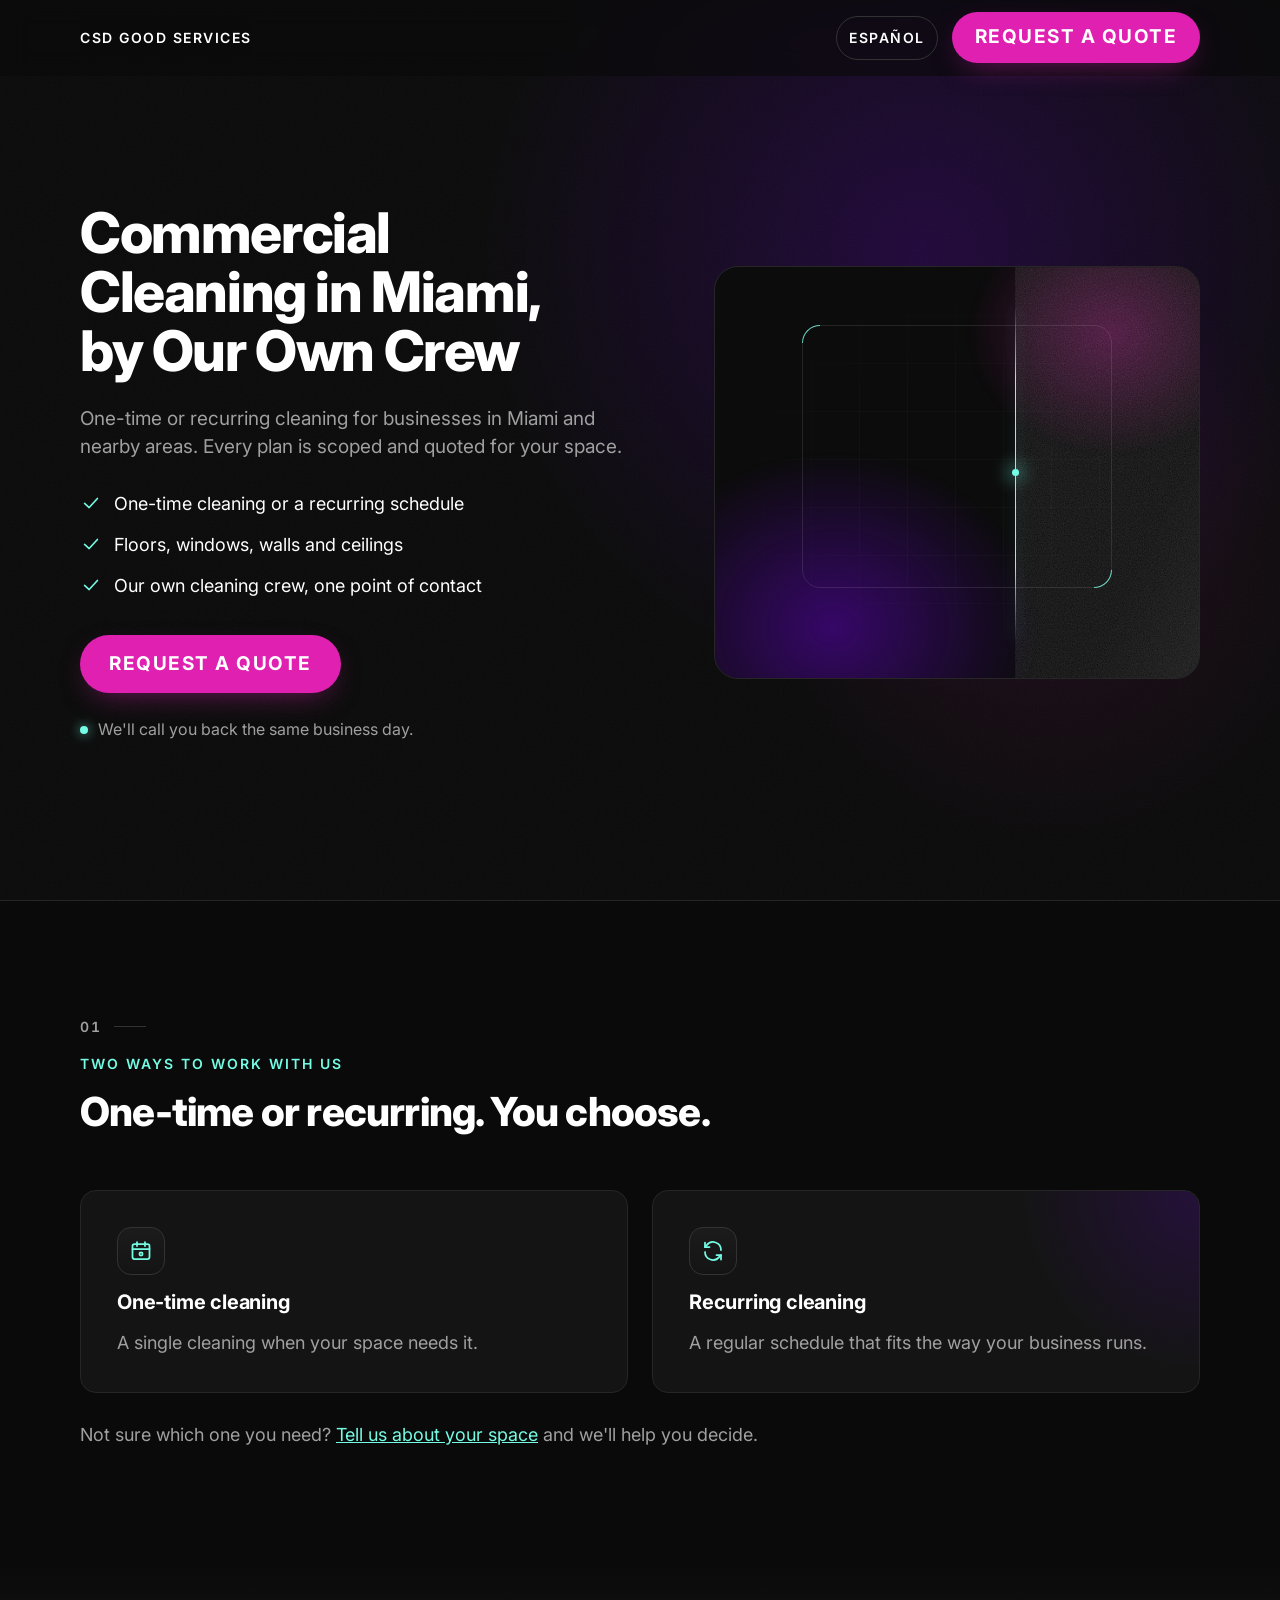
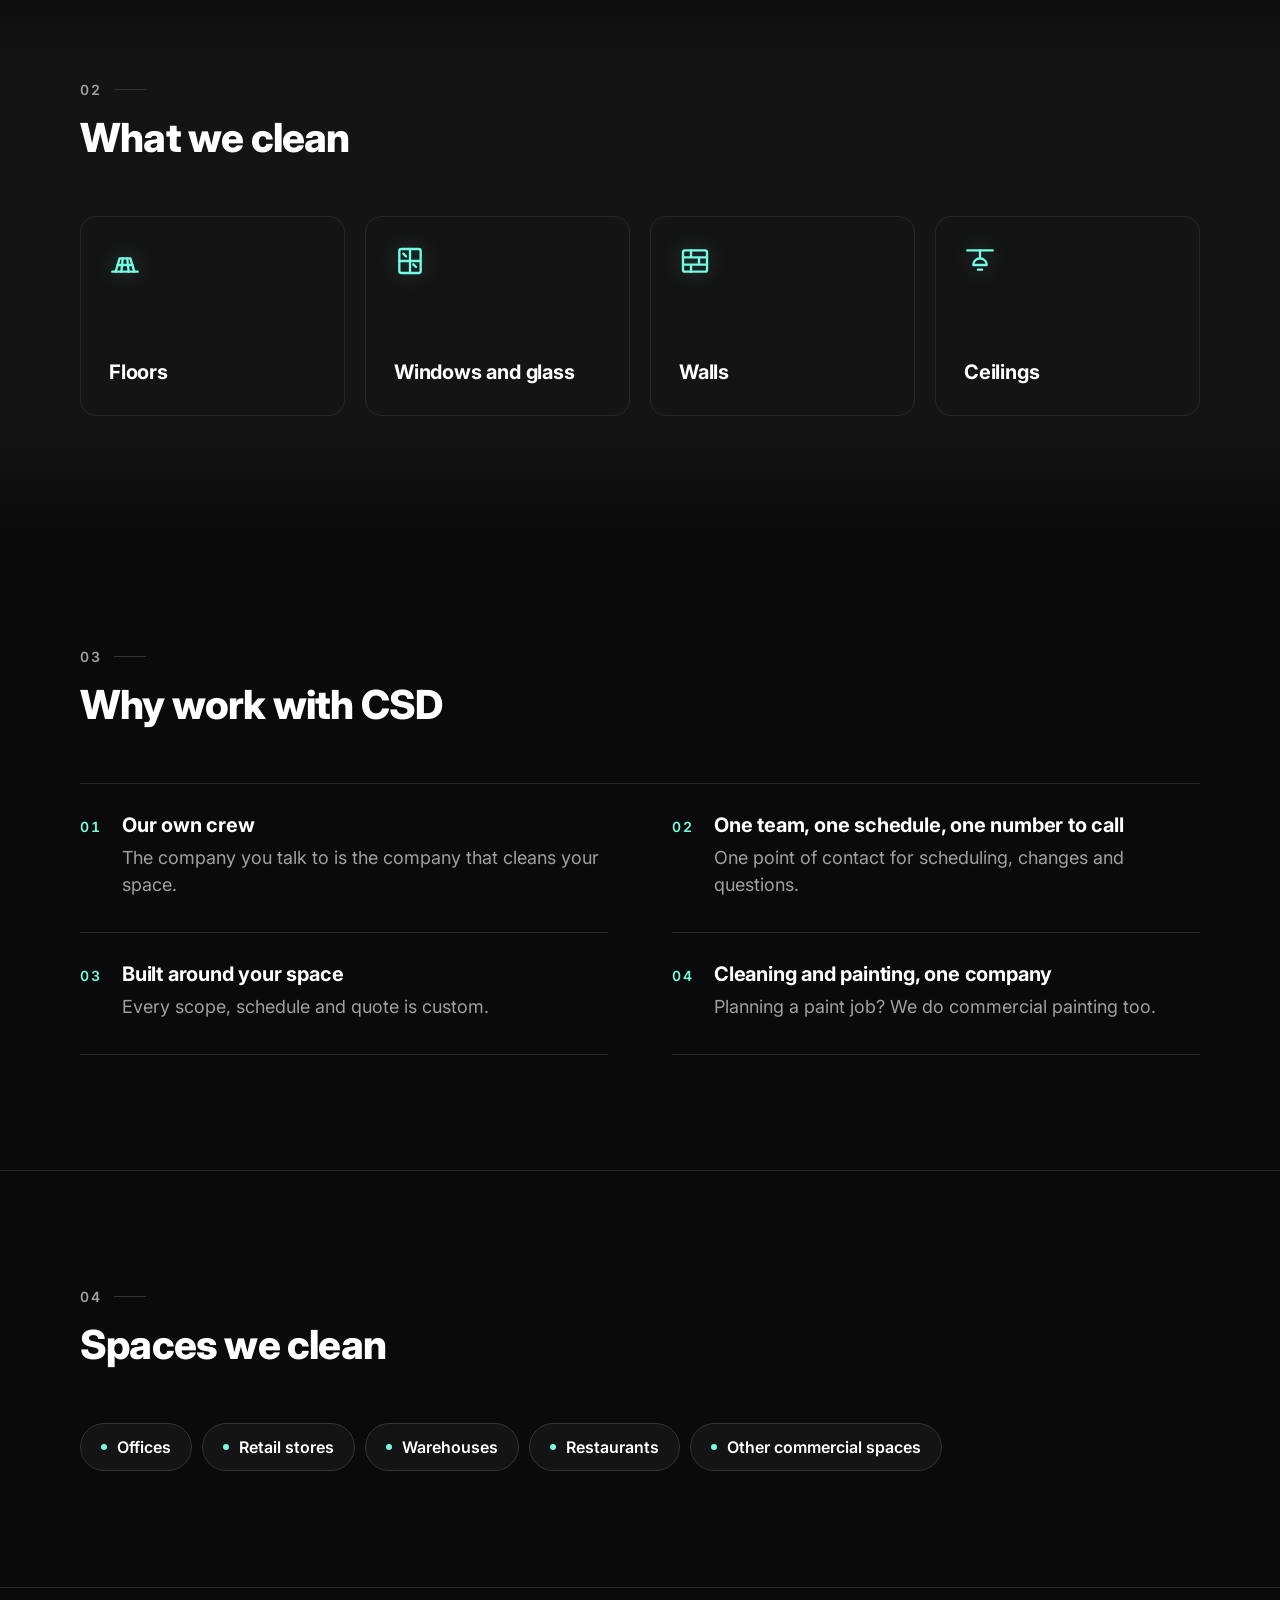
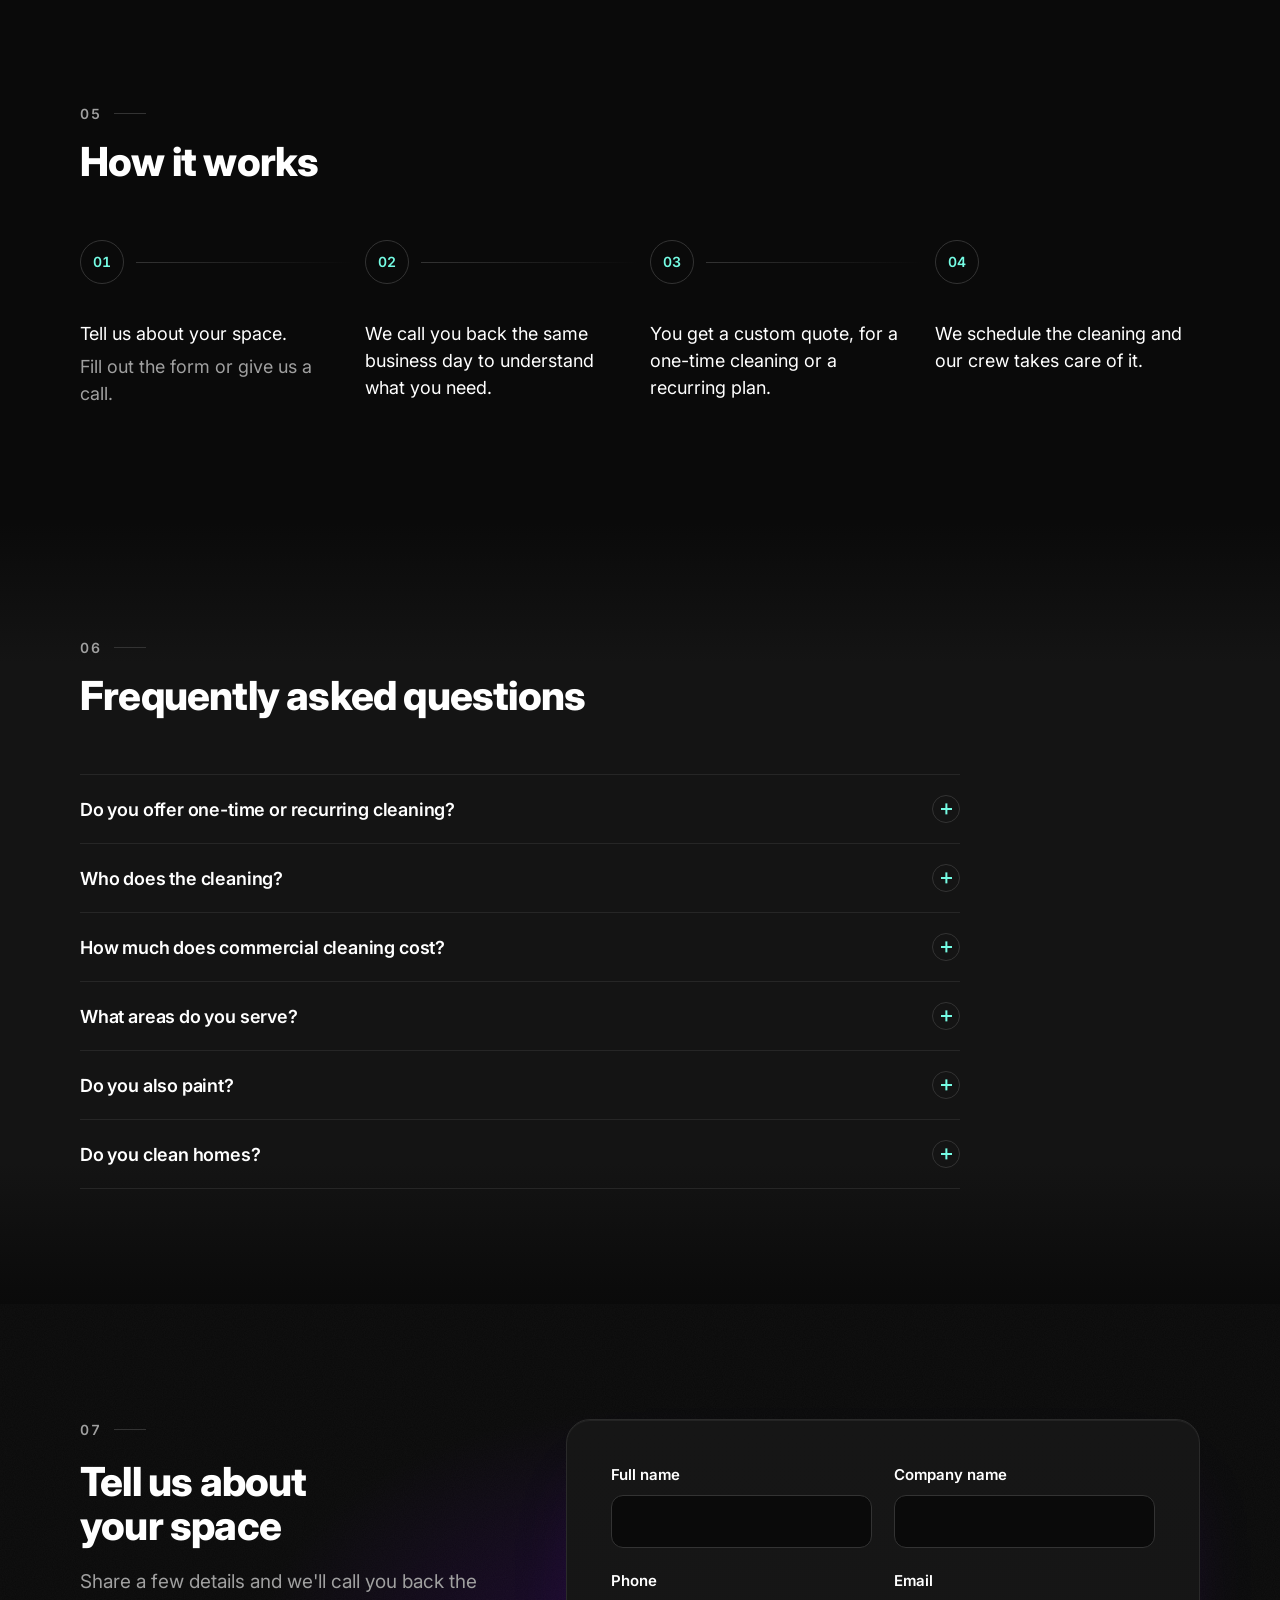
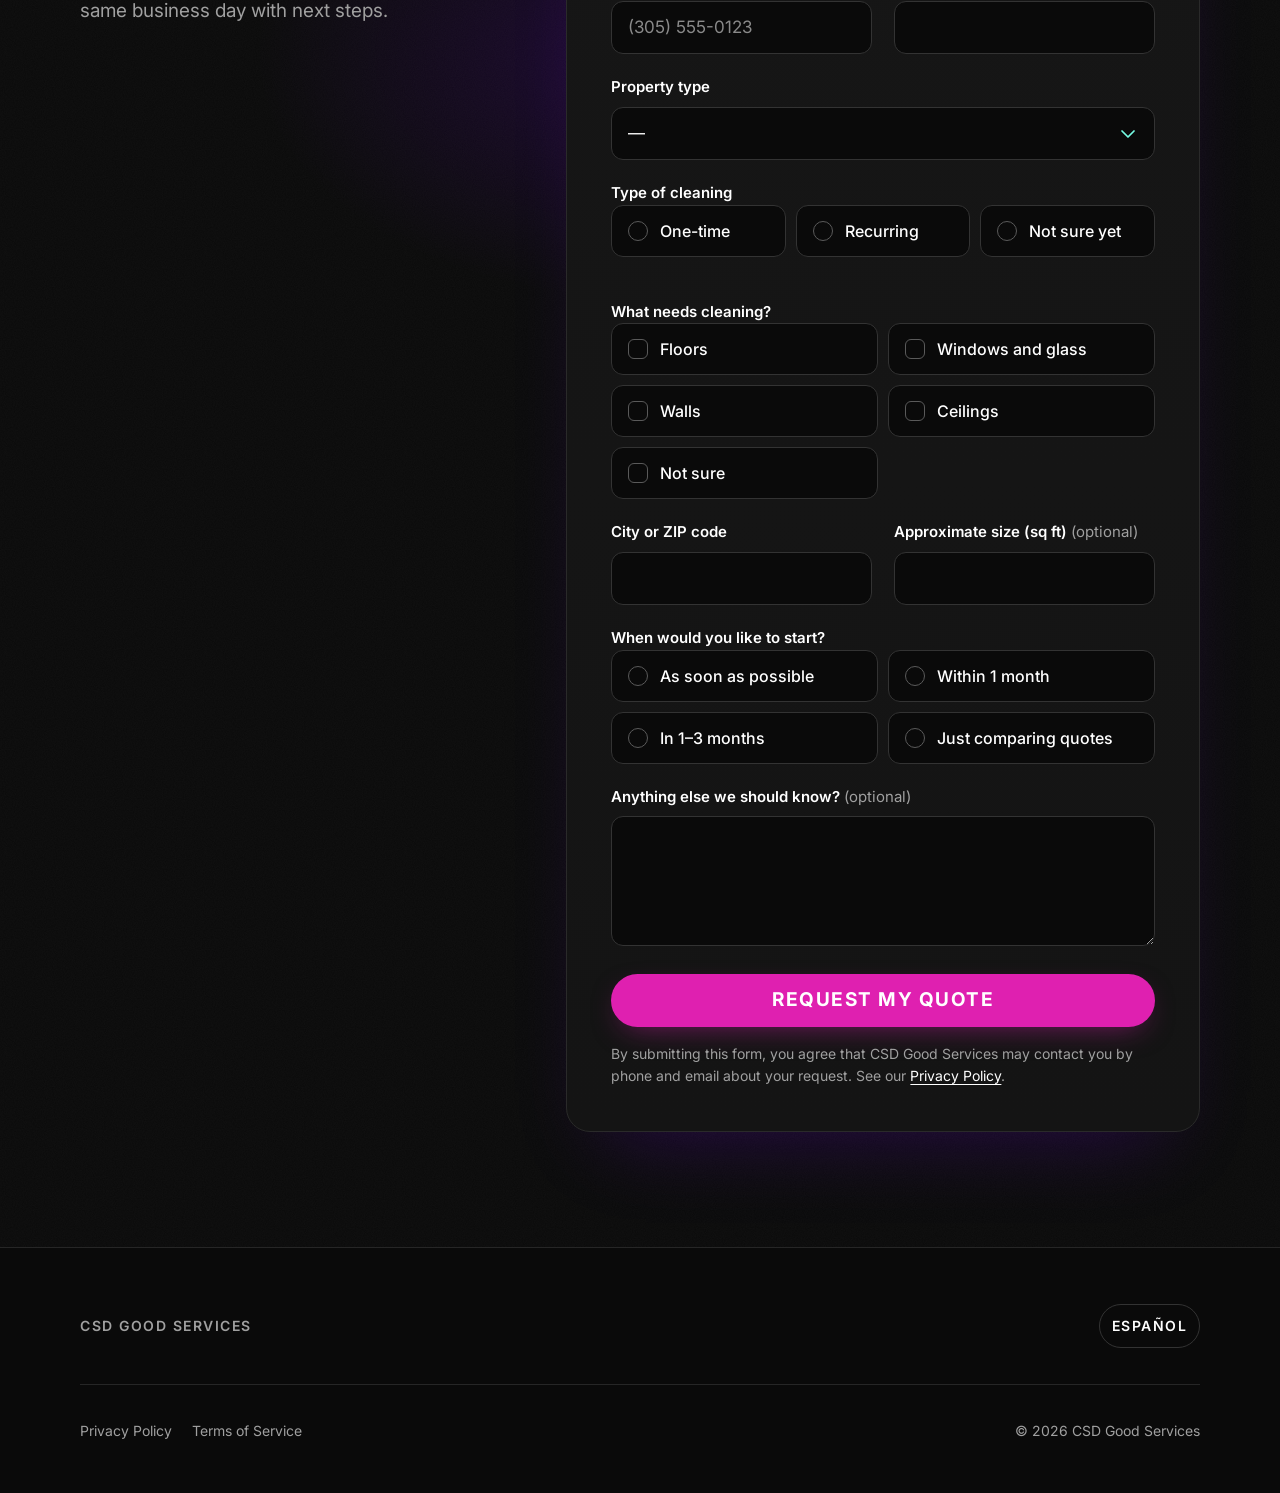
==== commit f2027aa4: "Pase premium, documentación y guías para agentes Capa visual (skill adrian-saenz-hostinger-premium-w" ====
--- a/index.html
+++ b/index.html
@@ -35,10 +35,10 @@
   <link rel="preload" as="style" href="https://fonts.googleapis.com/css2?family=Inter:wght@400;600;700;800&amp;display=swap">
   <link rel="stylesheet" href="https://fonts.googleapis.com/css2?family=Inter:wght@400;600;700;800&amp;display=swap" media="print" onload="this.media='all'">
   <noscript><link rel="stylesheet" href="https://fonts.googleapis.com/css2?family=Inter:wght@400;600;700;800&amp;display=swap"></noscript>
-  <link rel="stylesheet" href="assets/css/styles.css">
+  <link rel="stylesheet" href="assets/css/styles.css?v=20261016">
   <link rel="modulepreload" href="assets/js/config.js">
-  <script type="module" src="assets/js/main.js"></script>
-  <script type="module" src="assets/js/form.js"></script>
+  <script type="module" src="assets/js/main.js?v=20261016"></script>
+  <script type="module" src="assets/js/form.js?v=20261016"></script>
 
   <script type="application/ld+json">
   {
@@ -57,6 +57,7 @@
 </head>
 <body class="has-sticky-bar" data-root="">
   <!-- GTM <noscript>: opcional. Si se configura gtmId, pegar aquí el iframe oficial con el mismo ID (ver README). -->
+  <div class="scroll-progress" aria-hidden="true"><span data-scroll-progress></span></div>
   <a class="skip-link" href="#main">Skip to content</a>
 
   <header class="site-header">
@@ -79,7 +80,7 @@
 
   <main id="main">
     <!-- ── Hero ─────────────────────────────────────────────────────────── -->
-    <section class="hero" data-hero aria-labelledby="hero-title">
+    <section class="hero grain" data-hero aria-labelledby="hero-title">
       <div class="container hero__grid">
         <div class="hero__copy">
           <h1 id="hero-title" class="h1" data-headline
@@ -105,6 +106,7 @@
             <div class="art__glow art__glow--v"></div>
             <div class="art__glow art__glow--m"></div>
             <div class="art__frame"></div>
+            <div class="art__haze"></div>
             <div class="art__line"></div>
             <div class="art__sheen"></div>
           </div>
@@ -120,7 +122,7 @@
           <h2 id="modes-title" class="h2">One-time or recurring. You choose.</h2>
         </div>
         <div class="modes">
-          <article class="card mode" data-reveal>
+          <article data-halo class="card mode" data-reveal>
             <span class="mode__icon"><svg class="icon" viewBox="0 0 24 24" aria-hidden="true"><rect x="3.5" y="5" width="17" height="15" rx="2"/><path d="M3.5 10h17M8 3v4M16 3v4"/><circle cx="12" cy="15" r="1.6"/></svg></span>
             <h3 class="h3">One-time cleaning</h3>
             <p class="muted">A single cleaning when your space needs it.</p>
@@ -142,20 +144,20 @@
         <div class="section__head" data-reveal>
           <h2 id="clean-title" class="h2">What we clean</h2>
         </div>
-        <ul class="surfaces" data-reveal>
-          <li class="card surface">
+        <ul class="surfaces" data-reveal data-stagger>
+          <li data-halo class="card surface">
             <svg class="icon" viewBox="0 0 24 24" aria-hidden="true"><path d="M2.5 20h19"/><path d="M5 20 8 10h8l3 10"/><path d="M10.3 10 9.3 20M13.7 10l1 10M6.4 15h11.2"/></svg>
             <span class="surface__name">Floors</span>
           </li>
-          <li class="card surface">
+          <li data-halo class="card surface">
             <svg class="icon" viewBox="0 0 24 24" aria-hidden="true"><rect x="4" y="3" width="16" height="18" rx="1.5"/><path d="M12 3v18M4 12h16"/><path d="M7 6.5 9 8.5M14.5 14.5l2 2"/></svg>
             <span class="surface__name">Windows and glass</span>
           </li>
-          <li class="card surface">
+          <li data-halo class="card surface">
             <svg class="icon" viewBox="0 0 24 24" aria-hidden="true"><rect x="3" y="4" width="18" height="16" rx="1.5"/><path d="M3 9.3h18M3 14.7h18M9 4v5.3M15 9.3v5.4M9 14.7V20"/></svg>
             <span class="surface__name">Walls</span>
           </li>
-          <li class="card surface">
+          <li data-halo class="card surface">
             <svg class="icon" viewBox="0 0 24 24" aria-hidden="true"><path d="M2.5 4h19"/><path d="M12 4v6"/><path d="M7 15a5 5 0 0 1 10 0Z"/><path d="M10.5 18.5h3"/></svg>
             <span class="surface__name">Ceilings</span>
           </li>
@@ -169,7 +171,7 @@
         <div class="section__head" data-reveal>
           <h2 id="why-title" class="h2">Why work with CSD</h2>
         </div>
-        <ul class="reasons" data-reveal>
+        <ul class="reasons" data-reveal data-stagger>
           <li class="reason">
             <span class="reason__num" aria-hidden="true">01</span>
             <h3 class="h3">Our own crew</h3>
@@ -203,7 +205,7 @@
         <div class="section__head" data-reveal>
           <h2 id="spaces-title" class="h2">Spaces we clean</h2>
         </div>
-        <ul class="chips" data-reveal>
+        <ul class="chips" data-reveal data-stagger>
           <li class="chip">Offices</li>
           <li class="chip">Retail stores</li>
           <li class="chip">Warehouses</li>
@@ -242,7 +244,7 @@
         <div class="section__head" data-reveal>
           <h2 id="how-title" class="h2">How it works</h2>
         </div>
-        <ol class="steps" data-steps data-reveal>
+        <ol class="steps" data-steps data-reveal data-stagger>
           <li class="step"><p>Tell us about your space. <span>Fill out the form or give us a call.</span></p></li>
           <li class="step"><p>We call you back the same business day to understand what you need.</p></li>
           <li class="step" data-site-visit hidden><p>We visit your space to see it in person.</p></li>
@@ -258,7 +260,7 @@
         <div class="section__head" data-reveal>
           <h2 id="faq-title" class="h2">Frequently asked questions</h2>
         </div>
-        <div class="faq" data-reveal>
+        <div class="faq" data-reveal data-stagger>
           <details>
             <summary>Do you offer one-time or recurring cleaning?<span class="faq__plus" aria-hidden="true"></span></summary>
             <p class="faq__a">Both. We can do a single cleaning or set up a recurring schedule for your space.</p>
@@ -288,14 +290,14 @@
     </section>
 
     <!-- ── CTA final + formulario ───────────────────────────────────────── -->
-    <section class="section quote" id="quote" aria-labelledby="quote-title">
+    <section class="section quote grain" id="quote" aria-labelledby="quote-title">
       <div class="container quote__grid">
         <div class="quote__intro">
           <h2 id="quote-title" class="h2">Tell us about your space</h2>
           <p class="lead">Share a few details and we'll call you back the same business day with next steps.</p>
         </div>
 
-        <div class="card form-card">
+        <div data-halo class="card form-card">
           <form id="quote-form" class="form" action="#" method="post" novalidate data-thanks="thank-you/">
             <div class="form__row form__row--2">
               <div class="field" data-field="full_name">
--- a/assets/css/styles.css
+++ b/assets/css/styles.css
@@ -57,8 +57,9 @@
   -webkit-font-smoothing: antialiased;
   -moz-osx-font-smoothing: grayscale;
   text-rendering: optimizeLegibility;
-  overflow-x: hidden;
-}
+  overflow-x: clip;
+}
+html { overflow-x: clip; }
 @media (min-width: 900px) { body { font-size: 18px; } }
 img { max-width: 100%; height: auto; display: block; }
 a { color: inherit; }
@@ -135,8 +136,8 @@
 }
 .btn--primary:hover {
   border-color: var(--csd-cyan);
-  box-shadow: 0 0 0 4px rgba(117, 252, 228, .14), 0 14px 36px -12px rgba(223, 32, 176, .7);
-  transform: translateY(-1px);
+  box-shadow: 0 0 0 4px rgba(117, 252, 228, .14), 0 18px 40px -12px rgba(223, 32, 176, .75);
+  transform: translateY(-2px);
 }
 .btn--primary:active { transform: translateY(0); }
 .btn--primary[disabled] { cursor: progress; opacity: .85; transform: none; }
@@ -152,9 +153,10 @@
 .link-arrow {
   display: inline-flex; align-items: center; gap: 6px; min-height: 44px;
   color: var(--csd-cyan); font-weight: 600; text-decoration: none;
-  border-bottom: 1px solid transparent; transition: border-color .2s var(--ease);
-}
-.link-arrow:hover { border-bottom-color: currentColor; }
+  background: linear-gradient(currentColor, currentColor) 0 calc(100% - 8px) / 0 1px no-repeat;
+  transition: background-size .45s var(--ease);
+}
+.link-arrow:hover { background-size: 100% 1px; }
 
 .icon { width: 24px; height: 24px; flex: none; stroke: var(--csd-cyan); stroke-width: 1.75; fill: none; stroke-linecap: round; stroke-linejoin: round; }
 
@@ -162,13 +164,15 @@
 .site-header {
   position: fixed; inset: 0 0 auto 0; z-index: 50;
   height: var(--header-h);
-  background: rgba(10, 10, 10, .72);
-  -webkit-backdrop-filter: saturate(140%) blur(14px);
-  backdrop-filter: saturate(140%) blur(14px);
+  background: rgba(10, 10, 10, .94);
   border-bottom: 1px solid transparent;
   transition: border-color .3s var(--ease), background-color .3s var(--ease);
 }
-.site-header.is-scrolled { border-bottom-color: var(--csd-border); background: rgba(10, 10, 10, .9); }
+.site-header.is-scrolled { border-bottom-color: var(--csd-border); }
+@supports ((backdrop-filter: blur(1px)) or (-webkit-backdrop-filter: blur(1px))) {
+  .site-header { background: rgba(10, 10, 10, .7); -webkit-backdrop-filter: saturate(140%) blur(14px); backdrop-filter: saturate(140%) blur(14px); }
+  .site-header.is-scrolled { background: rgba(10, 10, 10, .86); }
+}
 .site-header__inner { height: 100%; display: flex; align-items: center; justify-content: space-between; gap: 12px; }
 .header-actions { display: flex; align-items: center; gap: 8px; }
 @media (min-width: 900px) { .header-actions { gap: 14px; } }
@@ -177,7 +181,8 @@
 .brand { display: inline-flex; align-items: center; min-height: 44px; padding: 6px 0; text-decoration: none; background: var(--csd-bg); }
 .brand img { width: 120px; height: auto; }
 @media (min-width: 900px) { .brand img { width: 148px; } }
-.brand__fallback { display: none; font-weight: 600; font-size: 14px; letter-spacing: 2px; text-transform: uppercase; }
+.brand__fallback { display: none; font-weight: 600; font-size: 14px; letter-spacing: 1.5px; text-transform: uppercase; white-space: nowrap; }
+@media (max-width: 380px) { .brand__fallback { letter-spacing: .5px; } }
 .brand.is-missing img { display: none; }
 .brand.is-missing .brand__fallback { display: inline; }
 
@@ -216,10 +221,14 @@
 @media (min-width: 900px) { .hero { padding-top: calc(var(--header-h) + 72px); } }
 /* Brillo violeta difuso (10–20 %), nunca detrás de texto pequeño */
 .hero::before {
-  content: ""; position: absolute; z-index: -1;
-  width: 900px; height: 900px; right: -320px; top: -260px;
-  background: radial-gradient(closest-side, rgba(124, 0, 255, .2), rgba(124, 0, 255, 0) 70%);
+  content: ""; position: absolute; z-index: -1; inset: 0;
+  background:
+    radial-gradient(640px circle at var(--gx, 72%) var(--gy, 28%), rgba(124, 0, 255, .2), rgba(124, 0, 255, 0) 70%),
+    radial-gradient(420px circle at calc(var(--gx, 72%) + 10%) calc(var(--gy, 28%) + 34%), rgba(223, 32, 176, .1), rgba(223, 32, 176, 0) 70%);
   pointer-events: none;
+}
+@media (min-width: 1000px) {
+  .hero { min-height: min(100vh, 940px); min-height: min(100svh, 940px); display: flex; align-items: center; }
 }
 .hero__grid { display: grid; grid-template-columns: minmax(0, 1fr); gap: 48px; align-items: center; }
 @media (min-width: 1000px) { .hero__grid { grid-template-columns: 1.08fr .92fr; gap: 64px; } }
@@ -230,8 +239,8 @@
 .hero__bullets .icon { width: 22px; height: 22px; margin-top: 2px; }
 .hero__cta { display: grid; gap: 14px; margin-top: 36px; }
 @media (min-width: 640px) { .hero__cta { display: flex; align-items: center; gap: 24px; flex-wrap: wrap; } }
-.hero__promise { display: inline-flex; align-items: center; gap: 10px; color: var(--csd-gray); font-size: 16px; }
-.hero__promise .dot { width: 8px; height: 8px; border-radius: 50%; background: var(--csd-cyan); box-shadow: 0 0 12px rgba(117, 252, 228, .8); flex: none; }
+.hero__promise { display: inline-flex; align-items: baseline; gap: 10px; color: var(--csd-gray); font-size: 16px; }
+.hero__promise .dot { position: relative; top: -1px; width: 8px; height: 8px; border-radius: 50%; background: var(--csd-cyan); box-shadow: 0 0 12px rgba(117, 252, 228, .8); flex: none; }
 
 /* Composición abstracta (sin foto): brillos violeta/magenta y una línea cian */
 .hero__media {
@@ -253,11 +262,27 @@
   -webkit-mask-image: radial-gradient(ellipse at 50% 50%, #000 30%, transparent 75%);
   mask-image: radial-gradient(ellipse at 50% 50%, #000 30%, transparent 75%);
 }
-.art__line { position: absolute; left: 10%; right: 10%; top: 58%; height: 1px; background: linear-gradient(90deg, transparent, var(--csd-cyan) 30%, var(--csd-cyan) 70%, transparent); opacity: .85; }
+@property --wipe { syntax: "<percentage>"; inherits: true; initial-value: 62%; }
+.art { --wipe: 62%; animation: wipe 2.6s var(--ease) .35s both; }
+@keyframes wipe { from { --wipe: 4%; } to { --wipe: 62%; } }
+.art__haze {
+  position: absolute; inset: 0;
+  clip-path: inset(0 0 0 var(--wipe));
+  background:
+    url("data:image/svg+xml;utf8,<svg xmlns='http://www.w3.org/2000/svg' viewBox='0 0 160 160'><filter id='n'><feTurbulence type='fractalNoise' baseFrequency='.85' numOctaves='3' stitchTiles='stitch'/><feColorMatrix values='0 0 0 0 1  0 0 0 0 1  0 0 0 0 1  0 0 0 .55 0'/></filter><rect width='100%' height='100%' filter='url(%23n)'/></svg>") 0 0 / 160px 160px,
+    linear-gradient(180deg, rgba(160, 160, 160, .07), rgba(160, 160, 160, .03));
+  opacity: .24;
+}
+.art__line {
+  position: absolute; top: 9%; bottom: 9%; left: var(--wipe); width: 1px;
+  background: linear-gradient(180deg, transparent, var(--csd-cyan) 22%, var(--csd-cyan) 78%, transparent);
+  box-shadow: 0 0 14px rgba(117, 252, 228, .45);
+}
 .art__line::after {
-  content: ""; position: absolute; left: 50%; top: -3px; width: 7px; height: 7px; margin-left: -3.5px;
+  content: ""; position: absolute; top: 50%; left: -3px; width: 7px; height: 7px; margin-top: -3.5px;
   border-radius: 50%; background: var(--csd-cyan); box-shadow: 0 0 18px 4px rgba(117, 252, 228, .55);
 }
+@media (prefers-reduced-motion: reduce) { .art { animation: none; } }
 .art__frame { position: absolute; inset: 14% 18% 22% 18%; border: 1px solid rgba(255, 255, 255, .1); border-radius: 18px; }
 .art__frame::before, .art__frame::after { content: ""; position: absolute; width: 18px; height: 18px; border-color: var(--csd-cyan); border-style: solid; opacity: .8; }
 .art__frame::before { left: -1px; top: -1px; border-width: 1px 0 0 1px; border-top-left-radius: 18px; }
@@ -289,14 +314,14 @@
 /* Modalidades */
 .modes { display: grid; gap: 16px; }
 @media (min-width: 800px) { .modes { grid-template-columns: 1fr 1fr; gap: 24px; } }
-.mode { display: grid; gap: 14px; align-content: start; position: relative; overflow: hidden; }
+.mode { display: grid; gap: 14px; align-content: start; position: relative; }
 .mode:hover { border-color: var(--csd-border-strong); }
 .mode__tag { display: inline-flex; width: fit-content; font-size: 14px; font-weight: 600; letter-spacing: 2px; text-transform: uppercase; color: var(--csd-gray); }
 .mode__icon { width: 48px; height: 48px; display: grid; place-items: center; border: 1px solid var(--csd-border-strong); border-radius: 14px; }
 .mode__freq { margin-top: 6px; padding-top: 14px; border-top: 1px solid var(--csd-border); color: var(--csd-cyan); font-size: 15px; font-weight: 600; }
 .mode--accent::after {
-  content: ""; position: absolute; right: -80px; top: -80px; width: 220px; height: 220px; pointer-events: none;
-  background: radial-gradient(closest-side, rgba(124, 0, 255, .16), transparent);
+  content: ""; position: absolute; inset: 0; border-radius: inherit; pointer-events: none;
+  background: radial-gradient(260px circle at 100% 0%, rgba(124, 0, 255, .16), transparent 70%);
 }
 .modes__note { margin-top: 28px; color: var(--csd-gray); }
 .modes__note a { color: var(--csd-cyan); }
@@ -395,7 +420,7 @@
 .note { color: var(--csd-white); }
 
 /* ── Cotización (CTA final + formulario) ─────────────────────────────────── */
-.quote { position: relative; isolation: isolate; overflow: hidden; }
+.quote { position: relative; isolation: isolate; overflow: clip; }
 .quote::before {
   content: ""; position: absolute; z-index: -1; left: 50%; top: 0; width: 1100px; height: 700px; transform: translateX(-50%);
   background: radial-gradient(closest-side, rgba(124, 0, 255, .16), rgba(124, 0, 255, 0) 70%);
@@ -491,6 +516,7 @@
 .footer__name { color: var(--csd-white); font-weight: 600; margin-top: 18px; }
 .dot-list { display: flex; flex-wrap: wrap; gap: 4px 0; }
 .dot-list > * + *::before { content: "·"; margin: 0 10px; color: #5a5a5a; }
+@media (max-width: 639px) { .dot-list { flex-direction: column; gap: 6px; } .dot-list > * + *::before { content: none; } }
 .dot-list a { text-decoration: none; }
 .dot-list a:hover { color: var(--csd-cyan); }
 .footer__links { display: flex; flex-wrap: wrap; gap: 4px 20px; }
@@ -533,3 +559,79 @@
 .js-reveal [data-reveal] { opacity: 0; transform: translateY(8px); transition: opacity .7s var(--ease), transform .7s var(--ease); }
 .js-reveal [data-reveal].is-in { opacity: 1; transform: none; }
 @media (prefers-reduced-motion: reduce) { .js-reveal [data-reveal] { opacity: 1; transform: none; transition: none; } }
+
+/* ==========================================================================
+   Capa premium (skill adrian-saenz-hostinger-premium-website, arquetipo 05
+   "Mouse-Reactive Gradient", filtrado por las reglas del brief: sin parallax,
+   sin cursor propio, sin fotos de stock, animaciones mínimas).
+   ========================================================================== */
+
+/* Barra de progreso de lectura: un hilo cian de 2 px */
+.scroll-progress { position: fixed; inset: 0 0 auto 0; height: 2px; z-index: 60; pointer-events: none; }
+.scroll-progress span {
+  display: block; height: 100%; transform-origin: 0 50%; transform: scaleX(0);
+  background: linear-gradient(90deg, rgba(117, 252, 228, .25), var(--csd-cyan));
+  box-shadow: 0 0 10px rgba(117, 252, 228, .5);
+}
+
+/* Grano sutil (textura) */
+.grain::after {
+  content: ""; position: absolute; inset: 0; z-index: -1; pointer-events: none; opacity: .05;
+  background-image: url("data:image/svg+xml;utf8,<svg xmlns='http://www.w3.org/2000/svg' viewBox='0 0 200 200'><filter id='n'><feTurbulence type='fractalNoise' baseFrequency='.9' numOctaves='3' stitchTiles='stitch'/><feColorMatrix values='0 0 0 0 1  0 0 0 0 1  0 0 0 0 1  0 0 0 .6 0'/></filter><rect width='100%' height='100%' filter='url(%23n)'/></svg>");
+  background-size: 200px 200px;
+}
+
+/* Numeración editorial de secciones (decorativa, sin texto para lectores de pantalla) */
+main { counter-reset: sec; }
+.section__head, .quote__intro { counter-increment: sec; }
+.section__head::before, .quote__intro::before {
+  content: counter(sec, decimal-leading-zero);
+  content: counter(sec, decimal-leading-zero) / "";
+  display: block; width: fit-content; padding-right: 44px;
+  font-size: 14px; font-weight: 600; letter-spacing: 2px; color: var(--csd-gray); font-variant-numeric: tabular-nums;
+  background: linear-gradient(var(--csd-border-strong), var(--csd-border-strong)) right center / 32px 1px no-repeat;
+}
+.quote__intro::before { margin-bottom: 20px; }
+.section__head .eyebrow::before { display: none; }
+
+/* Halo cian que sigue al puntero sobre el borde de las tarjetas */
+[data-halo] { position: relative; isolation: isolate; }
+[data-halo]::before {
+  content: ""; position: absolute; inset: -1px; border-radius: inherit; padding: 1px; pointer-events: none;
+  background: radial-gradient(260px circle at var(--hx, 50%) var(--hy, 0%), rgba(117, 252, 228, .75), rgba(117, 252, 228, 0) 65%);
+  -webkit-mask: linear-gradient(#000 0 0) content-box, linear-gradient(#000 0 0);
+  -webkit-mask-composite: xor; mask-composite: exclude;
+  opacity: 0; transition: opacity .35s var(--ease);
+}
+[data-halo]:hover::before { opacity: 1; }
+@media (hover: none) { [data-halo]::before { display: none; } }
+
+.surface .icon { filter: drop-shadow(0 0 10px rgba(117, 252, 228, .25)); }
+.mode__icon { background: linear-gradient(180deg, rgba(255, 255, 255, .03), transparent); }
+.chip { transition: border-color .25s var(--ease), color .25s var(--ease); }
+.chip:hover { border-color: rgba(117, 252, 228, .5); }
+
+/* Tarjeta del formulario: filo de luz superior */
+.form-card { border-color: #2a2a2a; box-shadow: inset 0 1px 0 rgba(255, 255, 255, .06), 0 40px 80px -40px rgba(124, 0, 255, .25); }
+
+/* Pasos: la línea de conexión se dibuja al aparecer */
+@media (min-width: 900px) {
+  .js-reveal .steps .step::after { transform: scaleX(0); transform-origin: left; transition: transform .9s var(--ease) calc(var(--i, 0) * 140ms + 200ms); }
+  .js-reveal .steps.is-in .step::after { transform: none; }
+}
+
+/* Aparición escalonada de listas (fade + 8 px por elemento) */
+.js-reveal [data-reveal][data-stagger] { opacity: 1; transform: none; }
+.js-reveal [data-stagger] > * { opacity: 0; transform: translateY(8px); transition: opacity .6s var(--ease) calc(var(--i, 0) * 70ms), transform .6s var(--ease) calc(var(--i, 0) * 70ms), border-color .3s var(--ease); }
+.js-reveal [data-stagger].is-in > * { opacity: 1; transform: none; }
+.js-reveal [data-stagger].is-in > .surface:hover { transform: translateY(-2px); }
+
+/* FAQ: apertura suave donde el navegador lo soporta */
+:root { interpolate-size: allow-keywords; }
+.faq details::details-content { block-size: 0; overflow: clip; transition: block-size .35s var(--ease), content-visibility .35s allow-discrete; }
+.faq details[open]::details-content { block-size: auto; }
+
+@media (prefers-reduced-motion: reduce) {
+  .js-reveal [data-stagger] > * { opacity: 1; transform: none; transition: none; }
+  .faq details::details-content { transition: none; }
+}
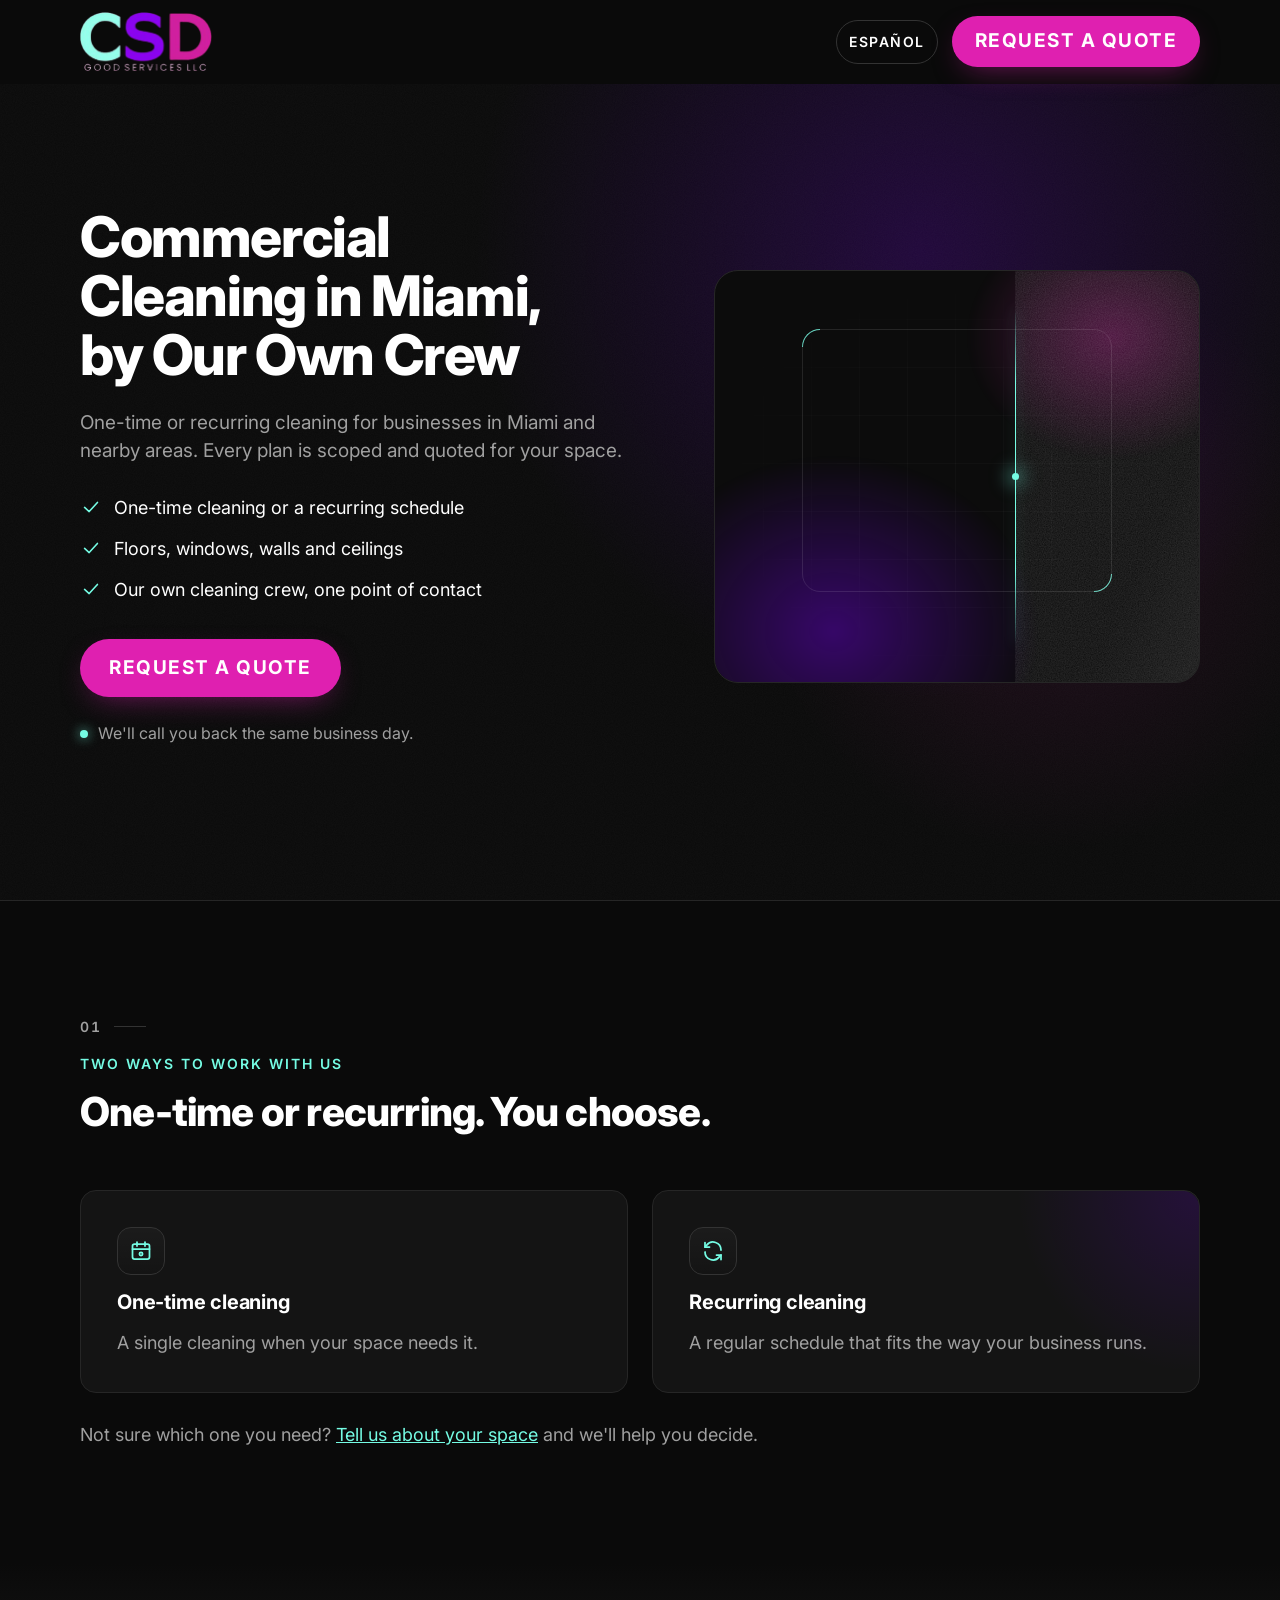
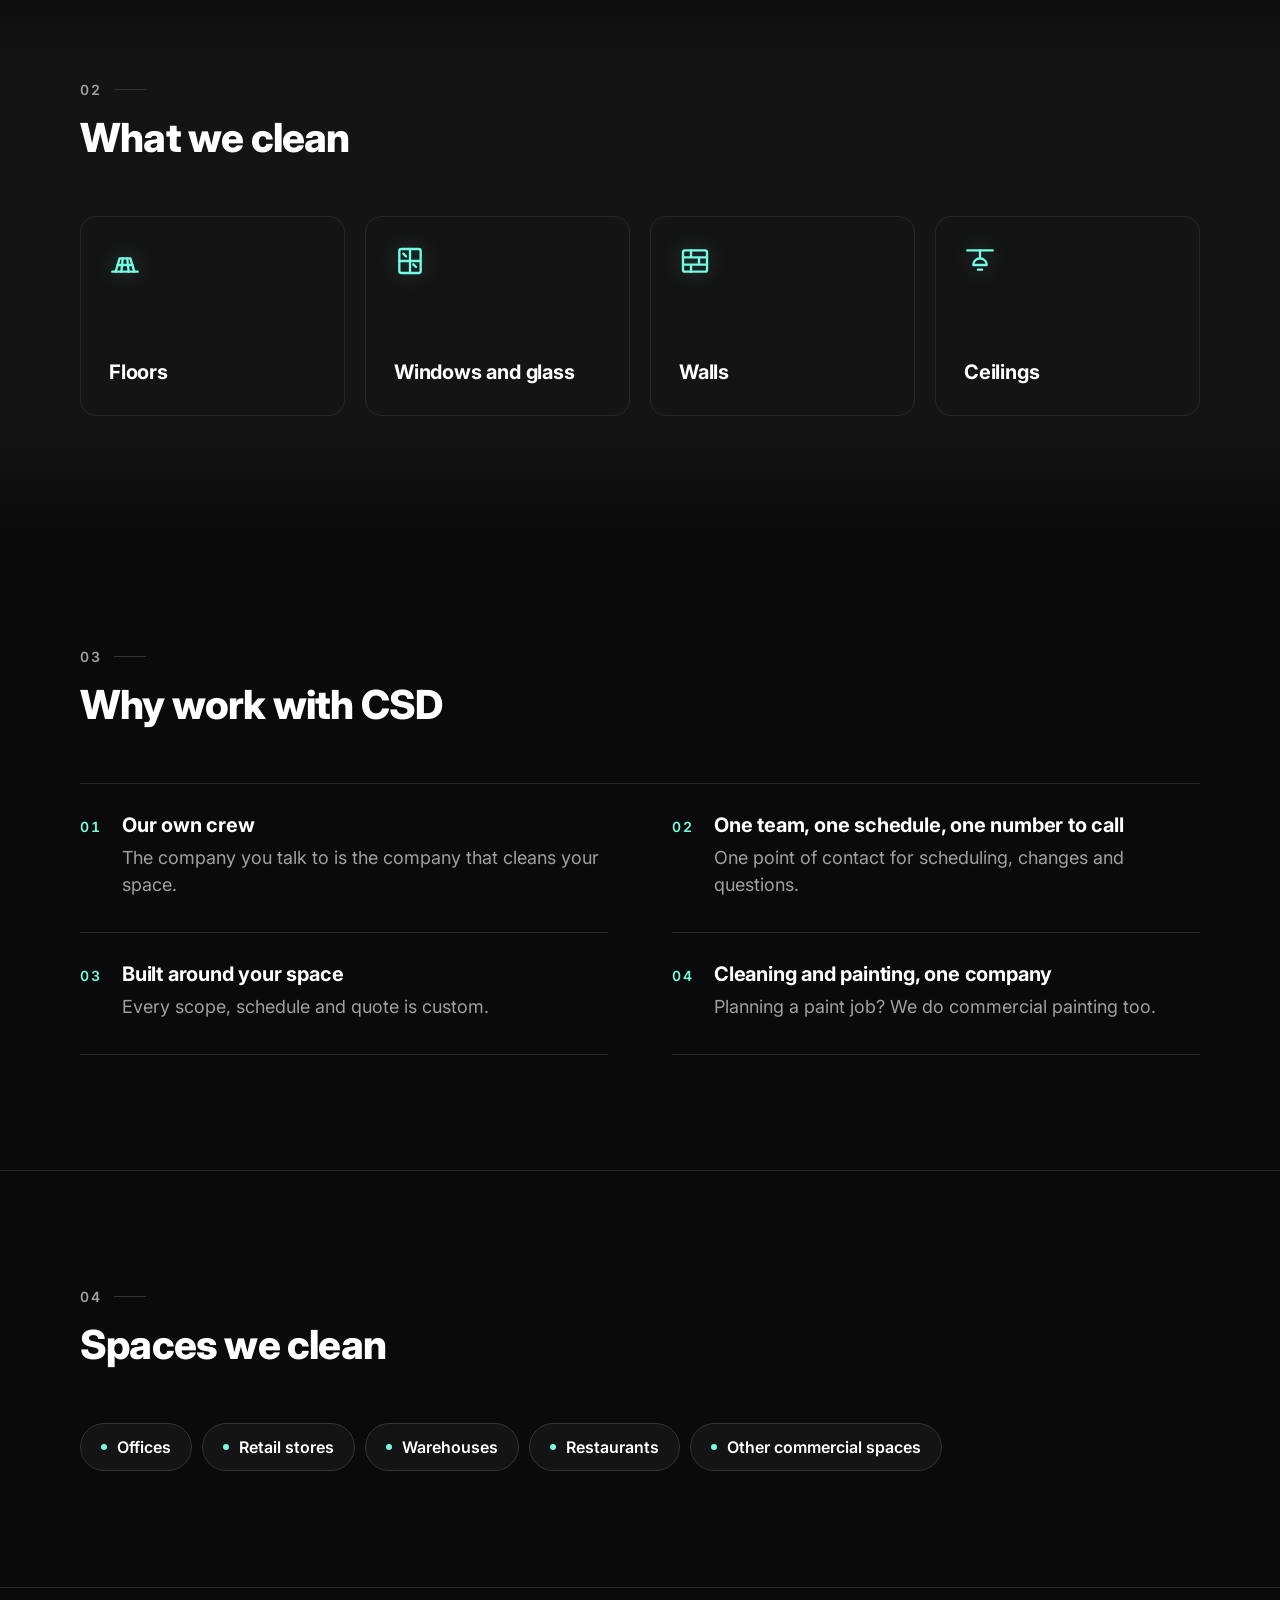
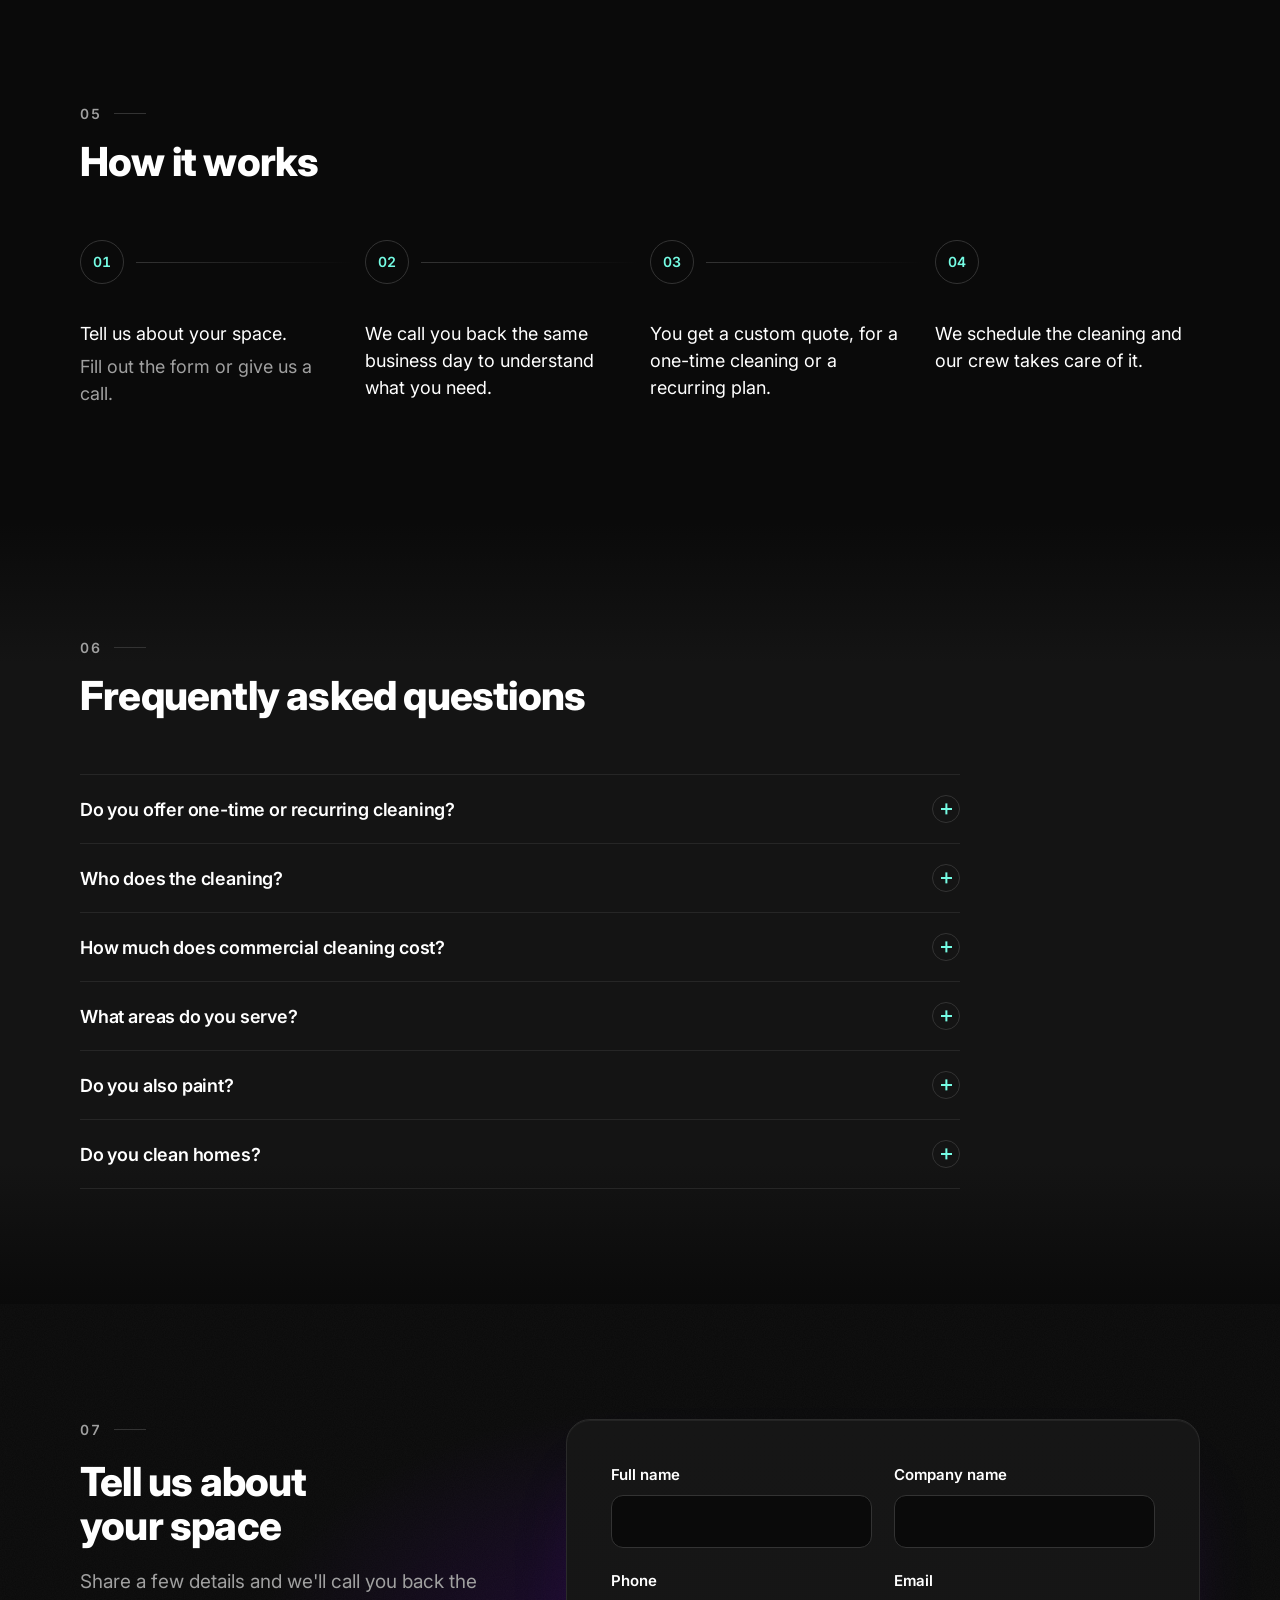
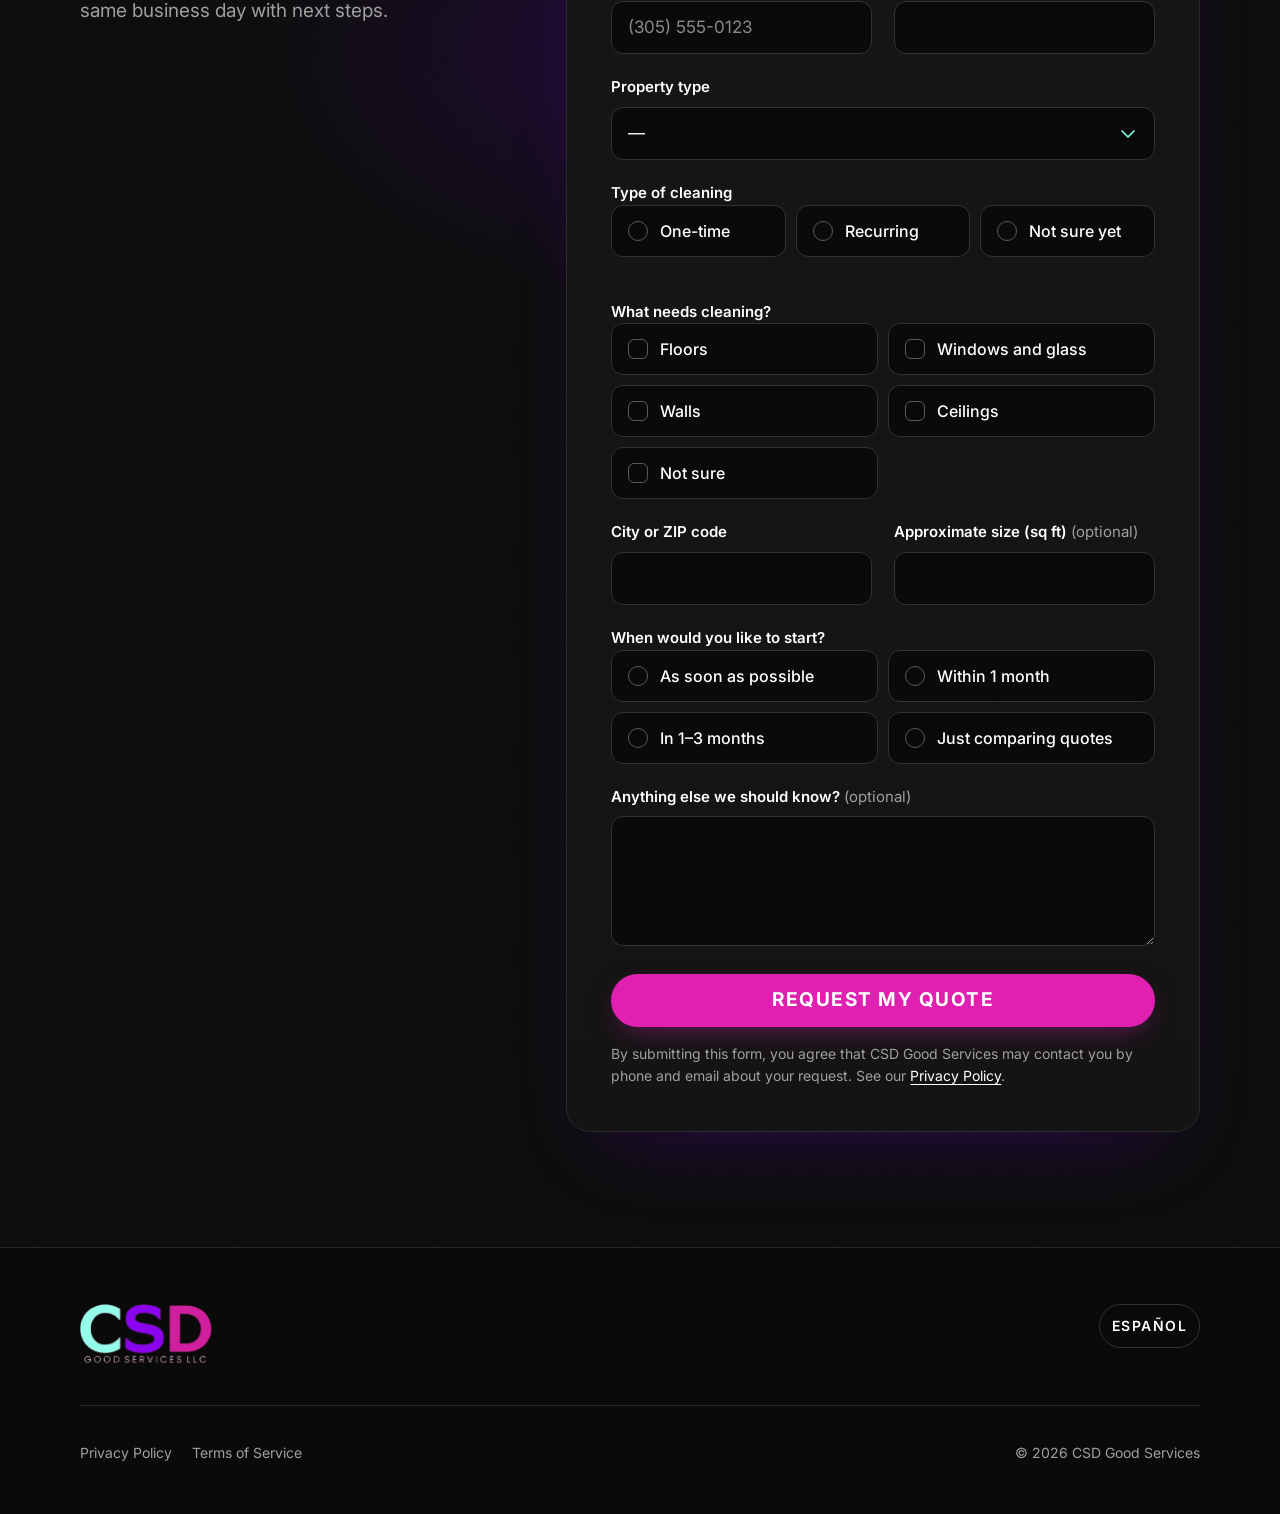
==== commit 3a175632: "Logo oficial de CSD en todas las páginas - assets/img/logo-csd.png: PNG transparente provisto por el" ====
--- a/index.html
+++ b/index.html
@@ -35,10 +35,10 @@
   <link rel="preload" as="style" href="https://fonts.googleapis.com/css2?family=Inter:wght@400;600;700;800&amp;display=swap">
   <link rel="stylesheet" href="https://fonts.googleapis.com/css2?family=Inter:wght@400;600;700;800&amp;display=swap" media="print" onload="this.media='all'">
   <noscript><link rel="stylesheet" href="https://fonts.googleapis.com/css2?family=Inter:wght@400;600;700;800&amp;display=swap"></noscript>
-  <link rel="stylesheet" href="assets/css/styles.css?v=20261016">
+  <link rel="stylesheet" href="assets/css/styles.css?v=20261016-2">
   <link rel="modulepreload" href="assets/js/config.js">
-  <script type="module" src="assets/js/main.js?v=20261016"></script>
-  <script type="module" src="assets/js/form.js?v=20261016"></script>
+  <script type="module" src="assets/js/main.js?v=20261016-2"></script>
+  <script type="module" src="assets/js/form.js?v=20261016-2"></script>
 
   <script type="application/ld+json">
   {
@@ -63,8 +63,7 @@
   <header class="site-header">
     <div class="container site-header__inner">
       <a class="brand" href="./" aria-label="CSD Good Services">
-        <!-- [PENDIENTE] logo oficial: copiar el archivo del cliente en assets/img/logo-csd.svg (no recrear) -->
-        <img src="assets/img/logo-csd.svg" alt="CSD Good Services" width="148" height="44" onerror="this.parentNode.classList.add('is-missing')">
+        <img src="assets/img/logo-csd.png" alt="CSD Good Services" width="132" height="59" onerror="this.parentNode.classList.add('is-missing')">
         <span class="brand__fallback" aria-hidden="true">CSD Good Services</span>
       </a>
       <nav class="header-actions" aria-label="Header">
@@ -430,7 +429,7 @@
       <div class="footer__grid">
         <div>
           <a class="brand" href="./" aria-label="CSD Good Services">
-            <img src="assets/img/logo-csd.svg" alt="CSD Good Services" width="148" height="44" loading="lazy" onerror="this.parentNode.classList.add('is-missing')">
+            <img src="assets/img/logo-csd.png" alt="CSD Good Services" width="132" height="59" loading="lazy" onerror="this.parentNode.classList.add('is-missing')">
             <span class="brand__fallback" aria-hidden="true">CSD Good Services</span>
           </a>
           <p class="footer__name" data-cfg="legalName" hidden></p>
--- a/assets/css/styles.css
+++ b/assets/css/styles.css
@@ -26,11 +26,11 @@
   --container: 1200px;
   --gutter: clamp(20px, 5vw, 40px);
   --section: clamp(64px, 9vw, 128px);
-  --header-h: 60px;
+  --header-h: 68px; /* el brief pedía 60 px; se sube para que el logo (≥ 120 px de ancho) tenga aire */
   --ease: cubic-bezier(.2, .7, .2, 1);
 }
 
-@media (min-width: 900px) { :root { --header-h: 76px; } }
+@media (min-width: 900px) { :root { --header-h: 84px; } }
 
 /* Respaldo de Inter con métricas equivalentes (evita saltos de layout al cargar la fuente) */
 @font-face {
@@ -164,23 +164,22 @@
 .site-header {
   position: fixed; inset: 0 0 auto 0; z-index: 50;
   height: var(--header-h);
-  background: rgba(10, 10, 10, .94);
+  background: var(--csd-bg); /* sólido: el logo va siempre sobre #0A0A0A (manual) */
   border-bottom: 1px solid transparent;
   transition: border-color .3s var(--ease), background-color .3s var(--ease);
 }
 .site-header.is-scrolled { border-bottom-color: var(--csd-border); }
-@supports ((backdrop-filter: blur(1px)) or (-webkit-backdrop-filter: blur(1px))) {
-  .site-header { background: rgba(10, 10, 10, .7); -webkit-backdrop-filter: saturate(140%) blur(14px); backdrop-filter: saturate(140%) blur(14px); }
-  .site-header.is-scrolled { background: rgba(10, 10, 10, .86); }
-}
+
 .site-header__inner { height: 100%; display: flex; align-items: center; justify-content: space-between; gap: 12px; }
 .header-actions { display: flex; align-items: center; gap: 8px; }
 @media (min-width: 900px) { .header-actions { gap: 14px; } }
 
 /* Logo oficial: sin sombras, biseles ni trazos; siempre sobre #0A0A0A. */
-.brand { display: inline-flex; align-items: center; min-height: 44px; padding: 6px 0; text-decoration: none; background: var(--csd-bg); }
+.brand { display: inline-flex; align-items: center; min-height: 44px; padding: 0; text-decoration: none; }
+/* Logo oficial (PNG transparente, 266×119 px reales): 120 px en móvil (mínimo del
+   manual) y 132 px en escritorio para que se vea nítido en pantallas 2×. */
 .brand img { width: 120px; height: auto; }
-@media (min-width: 900px) { .brand img { width: 148px; } }
+@media (min-width: 900px) { .brand img { width: 132px; } }
 .brand__fallback { display: none; font-weight: 600; font-size: 14px; letter-spacing: 1.5px; text-transform: uppercase; white-space: nowrap; }
 @media (max-width: 380px) { .brand__fallback { letter-spacing: .5px; } }
 .brand.is-missing img { display: none; }
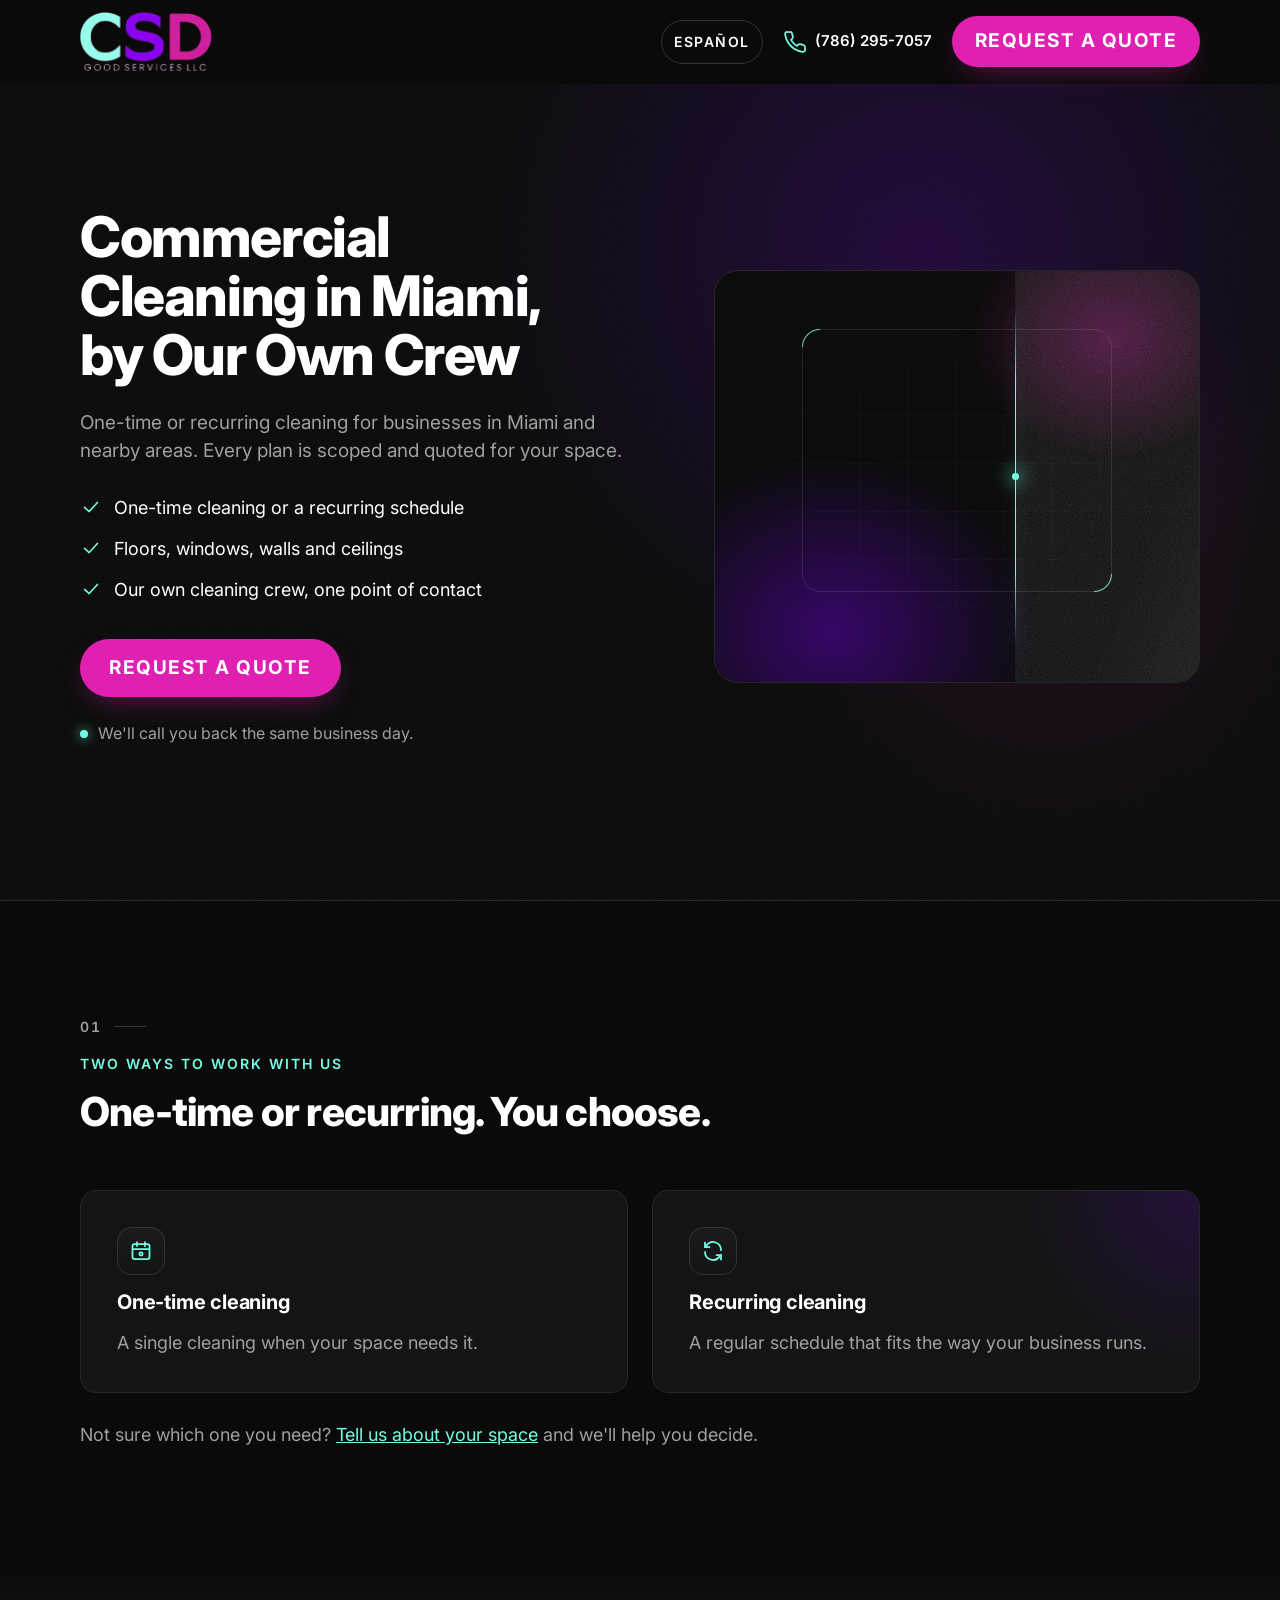
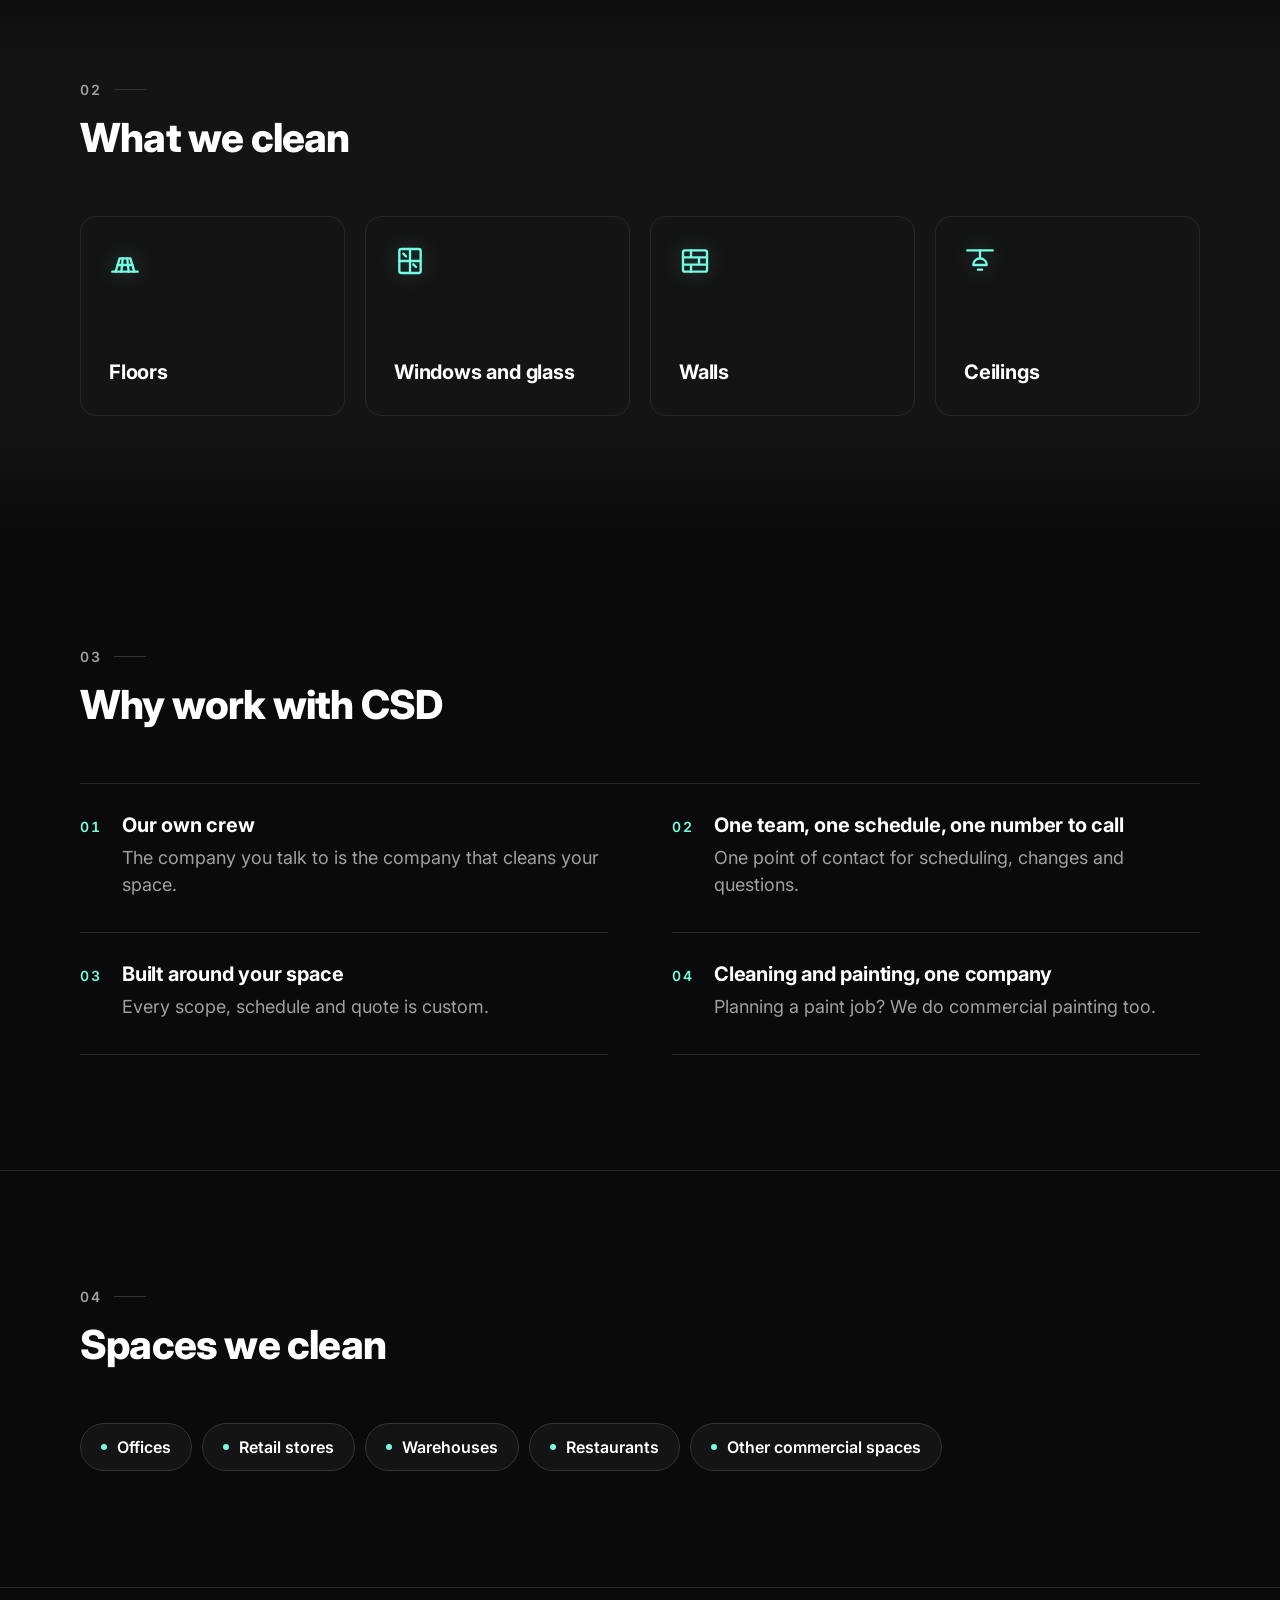
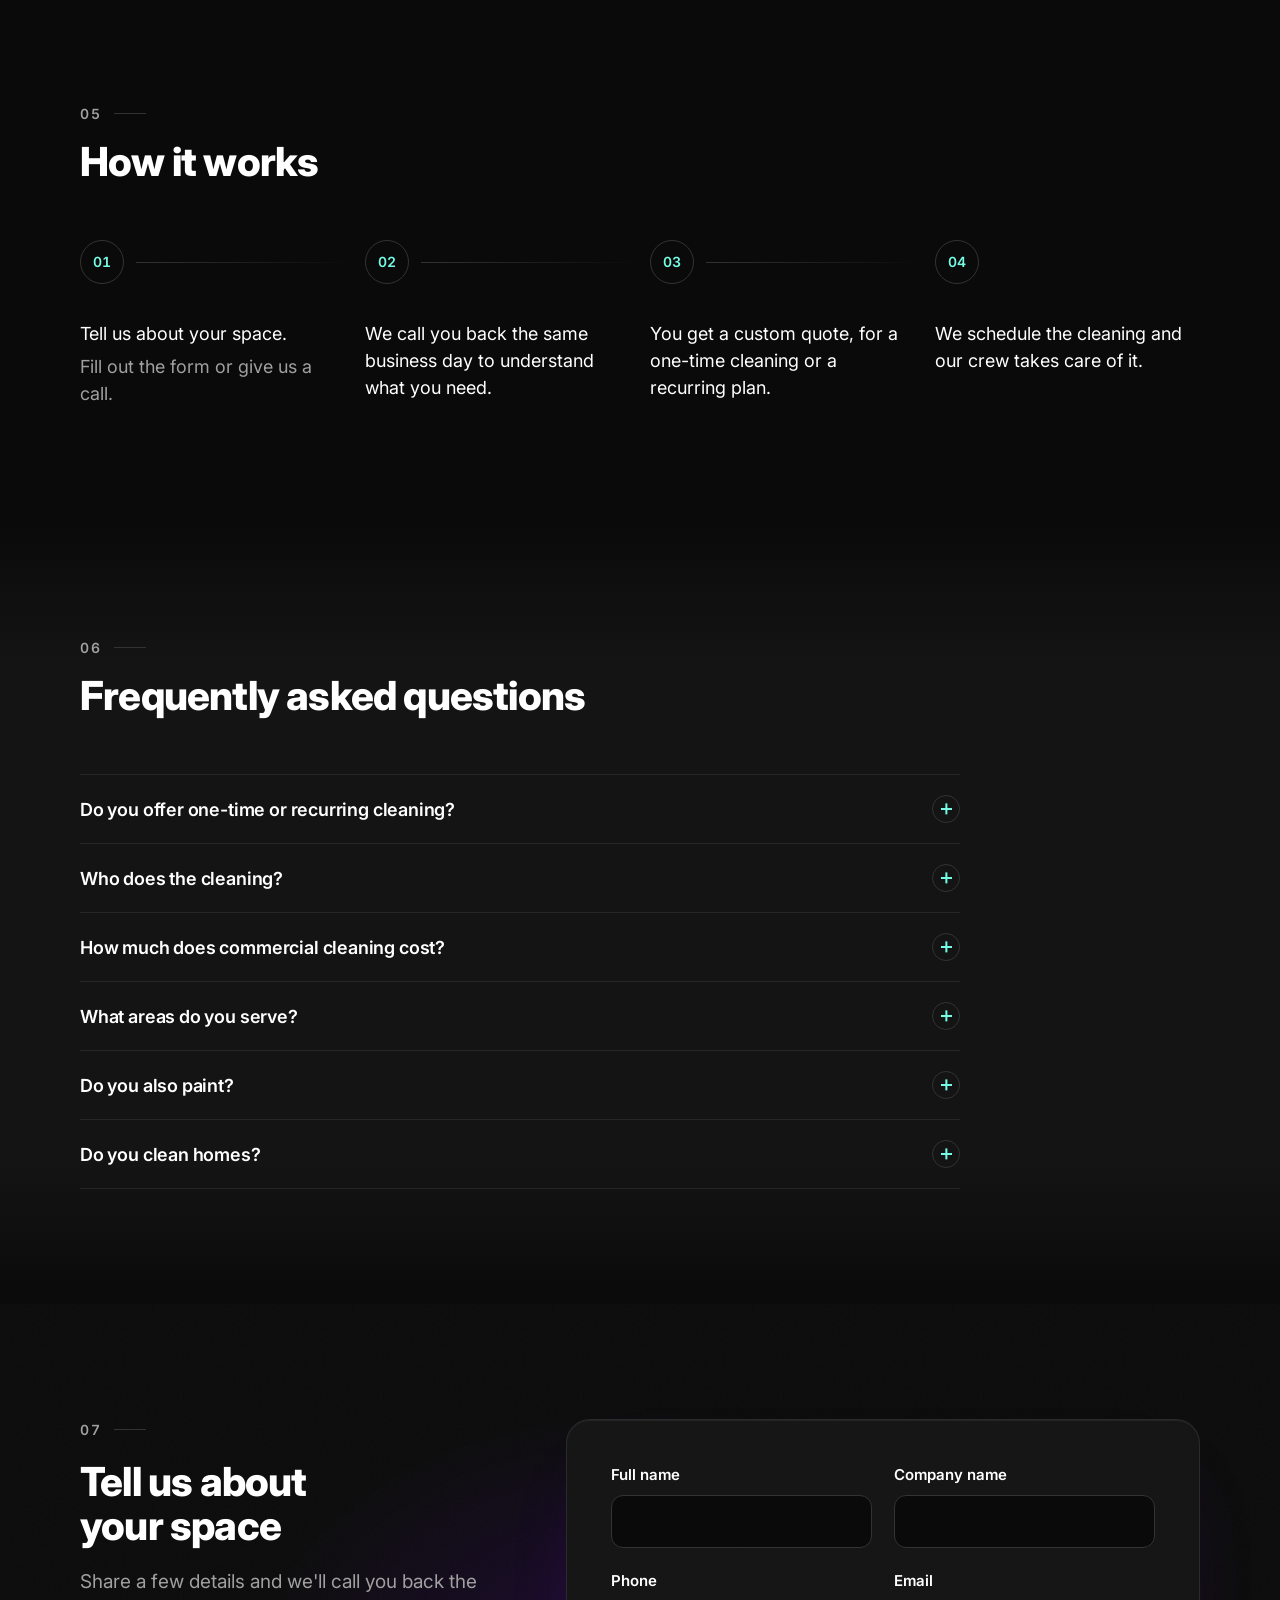
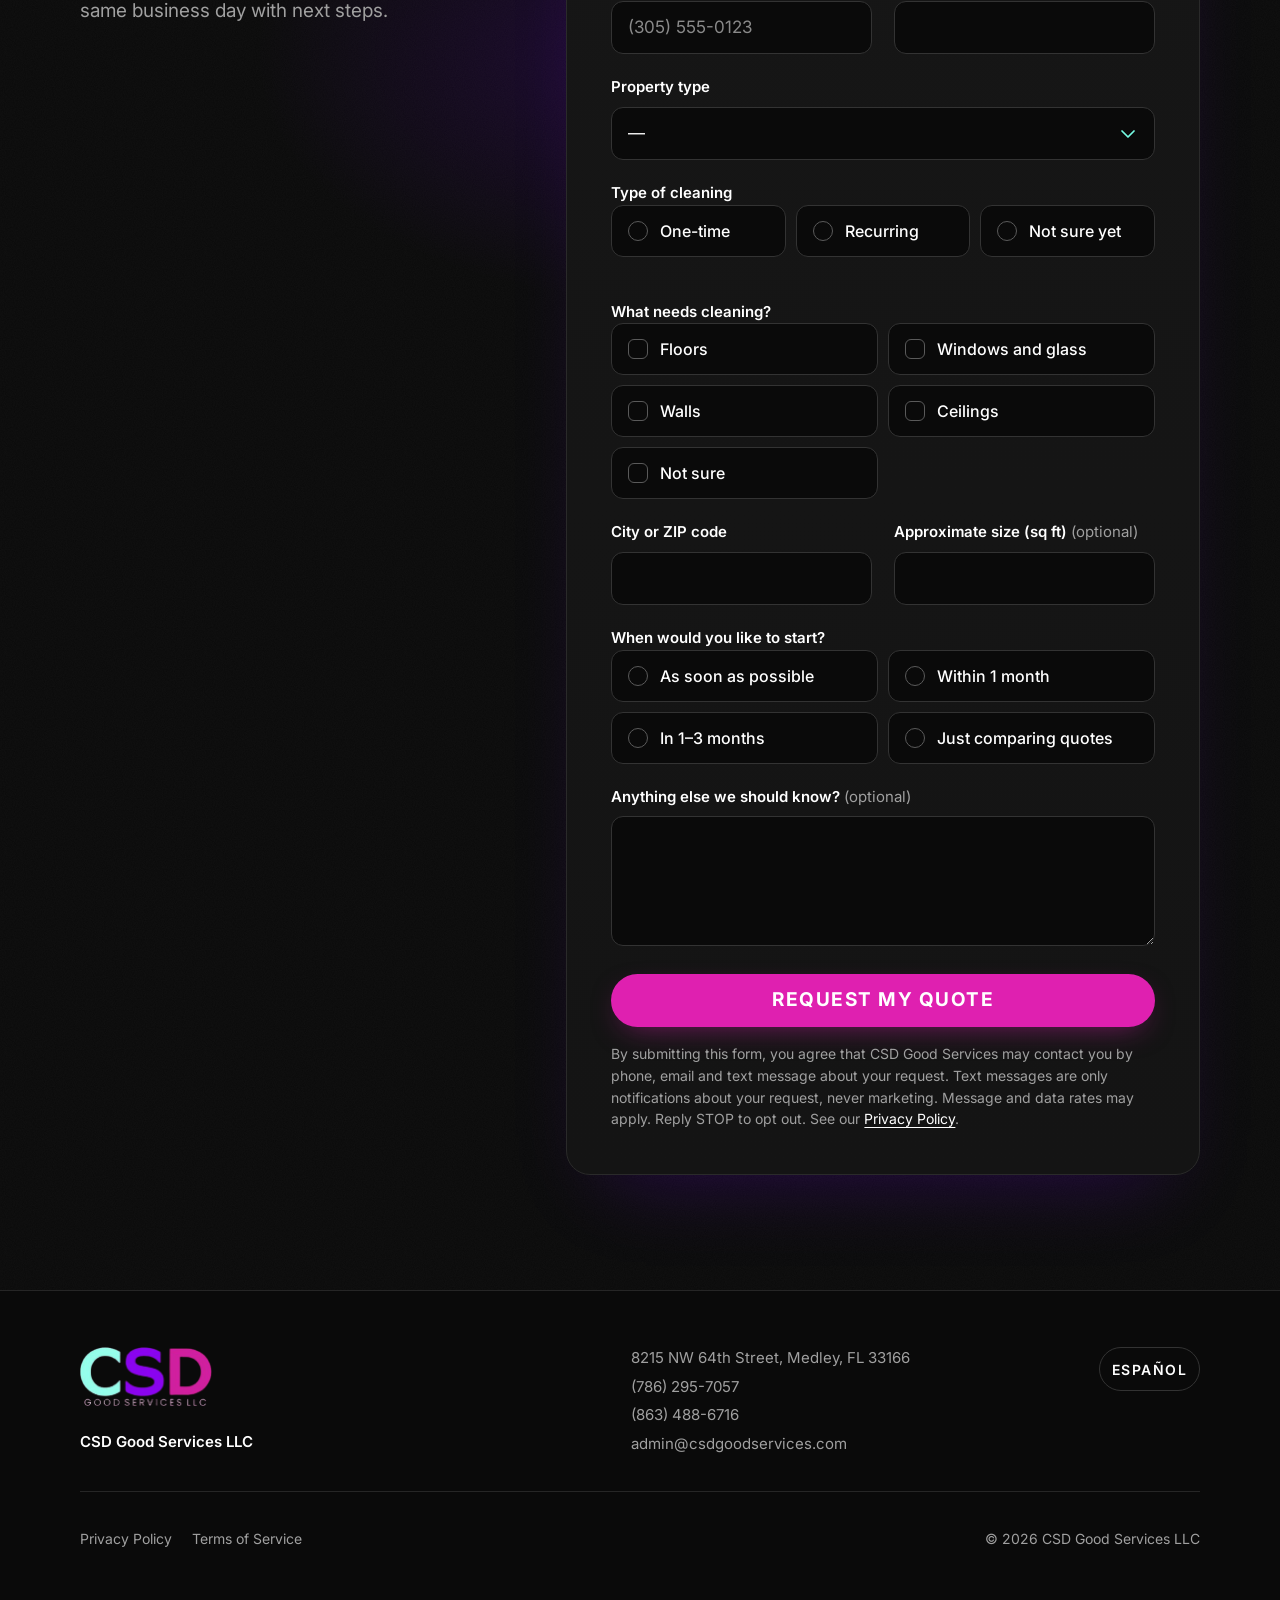
==== commit 6c84c9ca: "Versión final: datos de contacto, consentimiento SMS y URLs absolutas - config.js: CSD Good Services" ====
--- a/index.html
+++ b/index.html
@@ -9,14 +9,16 @@
   <meta name="robots" content="noindex, follow">
   <meta name="theme-color" content="#0A0A0A">
 
-  <link rel="alternate" hreflang="en-US" href="./">
-  <link rel="alternate" hreflang="es-US" href="es/">
-  <link rel="alternate" hreflang="x-default" href="./">
+  <link rel="canonical" href="https://jared166.github.io/csd-limpieza-landing/">
+  <link rel="alternate" hreflang="en-US" href="https://jared166.github.io/csd-limpieza-landing/">
+  <link rel="alternate" hreflang="es-US" href="https://jared166.github.io/csd-limpieza-landing/es/">
+  <link rel="alternate" hreflang="x-default" href="https://jared166.github.io/csd-limpieza-landing/">
 
   <meta property="og:type" content="website">
+  <meta property="og:url" content="https://jared166.github.io/csd-limpieza-landing/">
   <meta property="og:title" content="Commercial Cleaning in Miami | CSD Good Services">
   <meta property="og:description" content="One-time or recurring commercial cleaning in Miami by our own crew. Floors, windows, walls and ceilings, scoped and quoted for your space.">
-  <meta property="og:image" content="assets/img/og-image.jpg">
+  <meta property="og:image" content="https://jared166.github.io/csd-limpieza-landing/assets/img/og-image.jpg">
   <meta property="og:image:width" content="1200">
   <meta property="og:image:height" content="630">
   <meta property="og:locale" content="en_US">
@@ -24,10 +26,11 @@
   <meta name="twitter:card" content="summary_large_image">
   <meta name="twitter:title" content="Commercial Cleaning in Miami | CSD Good Services">
   <meta name="twitter:description" content="One-time or recurring commercial cleaning in Miami by our own crew. Floors, windows, walls and ceilings, scoped and quoted for your space.">
-  <meta name="twitter:image" content="assets/img/og-image.jpg">
-
-  <!-- [PENDIENTE] favicon provisorio ("C" cian sobre negro) hasta tener el isotipo oficial -->
-  <link rel="icon" href="assets/img/favicon.svg" type="image/svg+xml">
+  <meta name="twitter:image" content="https://jared166.github.io/csd-limpieza-landing/assets/img/og-image.jpg">
+
+  <!-- Favicon derivado del logo oficial (monograma CSD sobre #0A0A0A) -->
+  <link rel="icon" href="assets/img/favicon-32.png" sizes="32x32" type="image/png">
+  <link rel="apple-touch-icon" href="assets/img/apple-touch-icon.png">
 
   <link rel="preconnect" href="https://fonts.googleapis.com">
   <link rel="preconnect" href="https://fonts.gstatic.com" crossorigin>
@@ -35,10 +38,10 @@
   <link rel="preload" as="style" href="https://fonts.googleapis.com/css2?family=Inter:wght@400;600;700;800&amp;display=swap">
   <link rel="stylesheet" href="https://fonts.googleapis.com/css2?family=Inter:wght@400;600;700;800&amp;display=swap" media="print" onload="this.media='all'">
   <noscript><link rel="stylesheet" href="https://fonts.googleapis.com/css2?family=Inter:wght@400;600;700;800&amp;display=swap"></noscript>
-  <link rel="stylesheet" href="assets/css/styles.css?v=20261016-2">
+  <link rel="stylesheet" href="assets/css/styles.css?v=20261017-3">
   <link rel="modulepreload" href="assets/js/config.js">
-  <script type="module" src="assets/js/main.js?v=20261016-2"></script>
-  <script type="module" src="assets/js/form.js?v=20261016-2"></script>
+  <script type="module" src="assets/js/main.js?v=20261017-3"></script>
+  <script type="module" src="assets/js/form.js?v=20261017-3"></script>
 
   <script type="application/ld+json">
   {
@@ -84,10 +87,11 @@
         <div class="hero__copy">
           <h1 id="hero-title" class="h1" data-headline
               data-h-office="Office Cleaning in Miami, by Our Own Crew"
-              data-h-janitorial="Janitorial Services in Miami, by Our Own Crew"
-              data-h-window="Commercial Window Cleaning in Miami, by Our Own Crew"
-              data-h-floor="Commercial Floor Cleaning in Miami, by Our Own Crew">Commercial Cleaning in Miami, by Our Own Crew</h1>
-          <script>/* Titular por grupo de anuncios: solo claves de la lista blanca; nunca texto de la URL. */(function(){try{var k=new URLSearchParams(location.search).get("h"),e=document.querySelector("h1[data-headline]");if(k&&["office","janitorial","window","floor"].indexOf(k)>-1&&e.getAttribute("data-h-"+k)){e.textContent=e.getAttribute("data-h-"+k);e.setAttribute("data-variant",k);}}catch(x){}})();</script>
+              data-h-retail="Retail Store Cleaning in Miami: One Team, One Number to Call"
+              data-h-warehouse="Warehouse Cleaning in Miami, Scoped and Quoted for Your Space"
+              data-h-restaurant="Restaurant Cleaning in Miami, on a Schedule Built Around Your Business"
+              data-h-residential="Residential Cleaning in Miami? Tell Us About Your Space">Commercial Cleaning in Miami, by Our Own Crew</h1>
+          <script>/* Titular por grupo de anuncios: solo claves de la lista blanca; nunca texto de la URL. */(function(){try{var k=new URLSearchParams(location.search).get("h"),e=document.querySelector("h1[data-headline]");if(k&&["office","retail","warehouse","restaurant","residential"].indexOf(k)>-1&&e.getAttribute("data-h-"+k)){e.textContent=e.getAttribute("data-h-"+k);e.setAttribute("data-variant",k);}}catch(x){}})();</script>
           <p class="lead">One-time or recurring cleaning for businesses in Miami and nearby areas. Every plan is scoped and quoted for your space.</p>
           <ul class="hero__bullets">
             <li><svg class="icon" viewBox="0 0 24 24" aria-hidden="true"><path d="M5 12.5 10 17 19 7"/></svg>One-time cleaning or a recurring schedule</li>
@@ -414,8 +418,8 @@
 
             <div class="form__submit">
               <button class="btn btn--primary" type="submit"><span data-label>Request My Quote</span></button>
-              <!-- [PENDIENTE] revisión legal del consentimiento; si el abogado pide casilla, se agrega. -->
-              <p class="consent">By submitting this form, you agree that CSD Good Services may contact you by phone and email about your request. See our <a href="privacy/">Privacy Policy</a>.</p>
+              <!-- Consentimiento: incluye mensajes de texto solo como notificaciones de la solicitud (no marketing), alineado con la Privacy Policy. -->
+              <p class="consent">By submitting this form, you agree that CSD Good Services may contact you by phone, email and text message about your request. Text messages are only notifications about your request, never marketing. Message and data rates may apply. Reply STOP to opt out. See our <a href="privacy/">Privacy Policy</a>.</p>
               <div class="fail" role="alert" tabindex="-1" data-fail hidden><p data-fail-text></p></div>
             </div>
           </form>
@@ -438,6 +442,7 @@
           <p class="dot-list" data-dot-list>
             <span data-cfg="address" hidden></span>
             <a data-tel data-call-location="footer" hidden><span data-tel-text></span></a>
+            <a data-tel2 data-call-location="footer" hidden><span data-tel-text></span></a>
             <span data-cfg="email" hidden><a></a></span>
           </p>
           <p data-cfg="hours" hidden>Hours: <span data-value></span></p>
--- a/assets/css/styles.css
+++ b/assets/css/styles.css
@@ -514,8 +514,8 @@
 @media (min-width: 900px) { .footer__grid { grid-template-columns: 1.2fr 1fr auto; align-items: start; gap: 48px; } }
 .footer__name { color: var(--csd-white); font-weight: 600; margin-top: 18px; }
 .dot-list { display: flex; flex-wrap: wrap; gap: 4px 0; }
-.dot-list > * + *::before { content: "·"; margin: 0 10px; color: #5a5a5a; }
-@media (max-width: 639px) { .dot-list { flex-direction: column; gap: 6px; } .dot-list > * + *::before { content: none; } }
+/* Datos de contacto del pie: lista vertical (dirección, teléfonos, email) en todos los tamaños */
+.dot-list { flex-direction: column; gap: 6px; }
 .dot-list a { text-decoration: none; }
 .dot-list a:hover { color: var(--csd-cyan); }
 .footer__links { display: flex; flex-wrap: wrap; gap: 4px 20px; }
@@ -634,3 +634,23 @@
   .js-reveal [data-stagger] > * { opacity: 1; transform: none; transition: none; }
   .faq details::details-content { transition: none; }
 }
+
+/* ── Páginas legales (texto provisto por el cliente) ─────────────────────── */
+.simple:has(.legal) { align-items: flex-start; }
+.legal__meta {
+  display: grid; gap: 8px; margin-top: 28px; padding: 20px 24px;
+  background: var(--csd-surface); border: 1px solid var(--csd-border); border-radius: var(--radius);
+  font-size: 15px;
+}
+.legal__meta div { display: flex; flex-wrap: wrap; gap: 4px 10px; }
+.legal__meta dt { color: var(--csd-gray); font-weight: 600; }
+.legal__meta dt::after { content: ":"; }
+.legal__meta dd { margin: 0; color: var(--csd-white); overflow-wrap: anywhere; }
+.legal__body { margin-top: 12px; color: var(--csd-gray); font-size: 16px; line-height: 1.65; }
+.legal__body h2 { margin-top: 40px; color: var(--csd-white); font-size: 20px; font-weight: 700; letter-spacing: -0.01em; line-height: 1.3; }
+.legal__body h2 + p, .legal__body p + ul, .legal__body p + p { margin-top: 10px; }
+.legal__body ul { list-style: disc; padding-left: 22px; }
+.legal__body li + li { margin-top: 6px; }
+.legal__body li::marker { color: var(--csd-cyan); }
+.legal__body strong { color: var(--csd-white); font-weight: 600; }
+.legal__body a, .legal__meta a { color: var(--csd-cyan); overflow-wrap: anywhere; text-underline-offset: 3px; }
